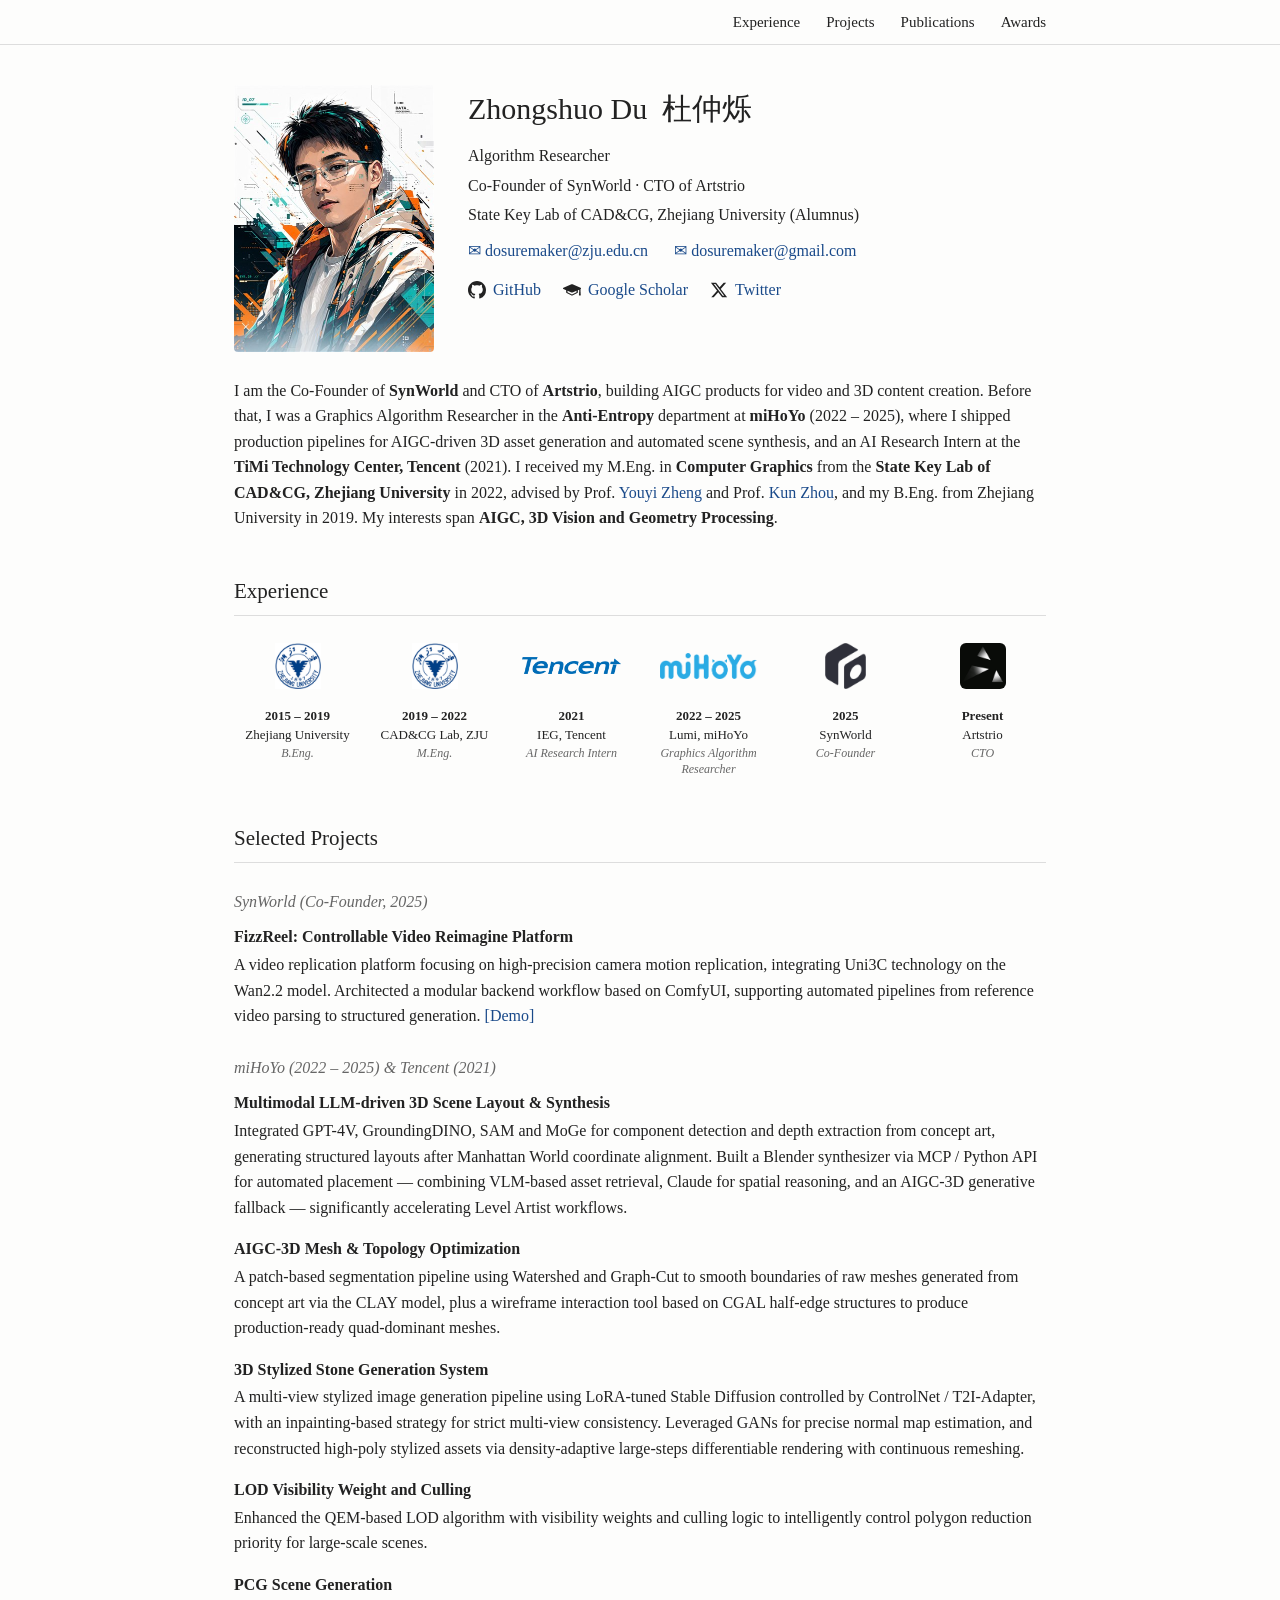
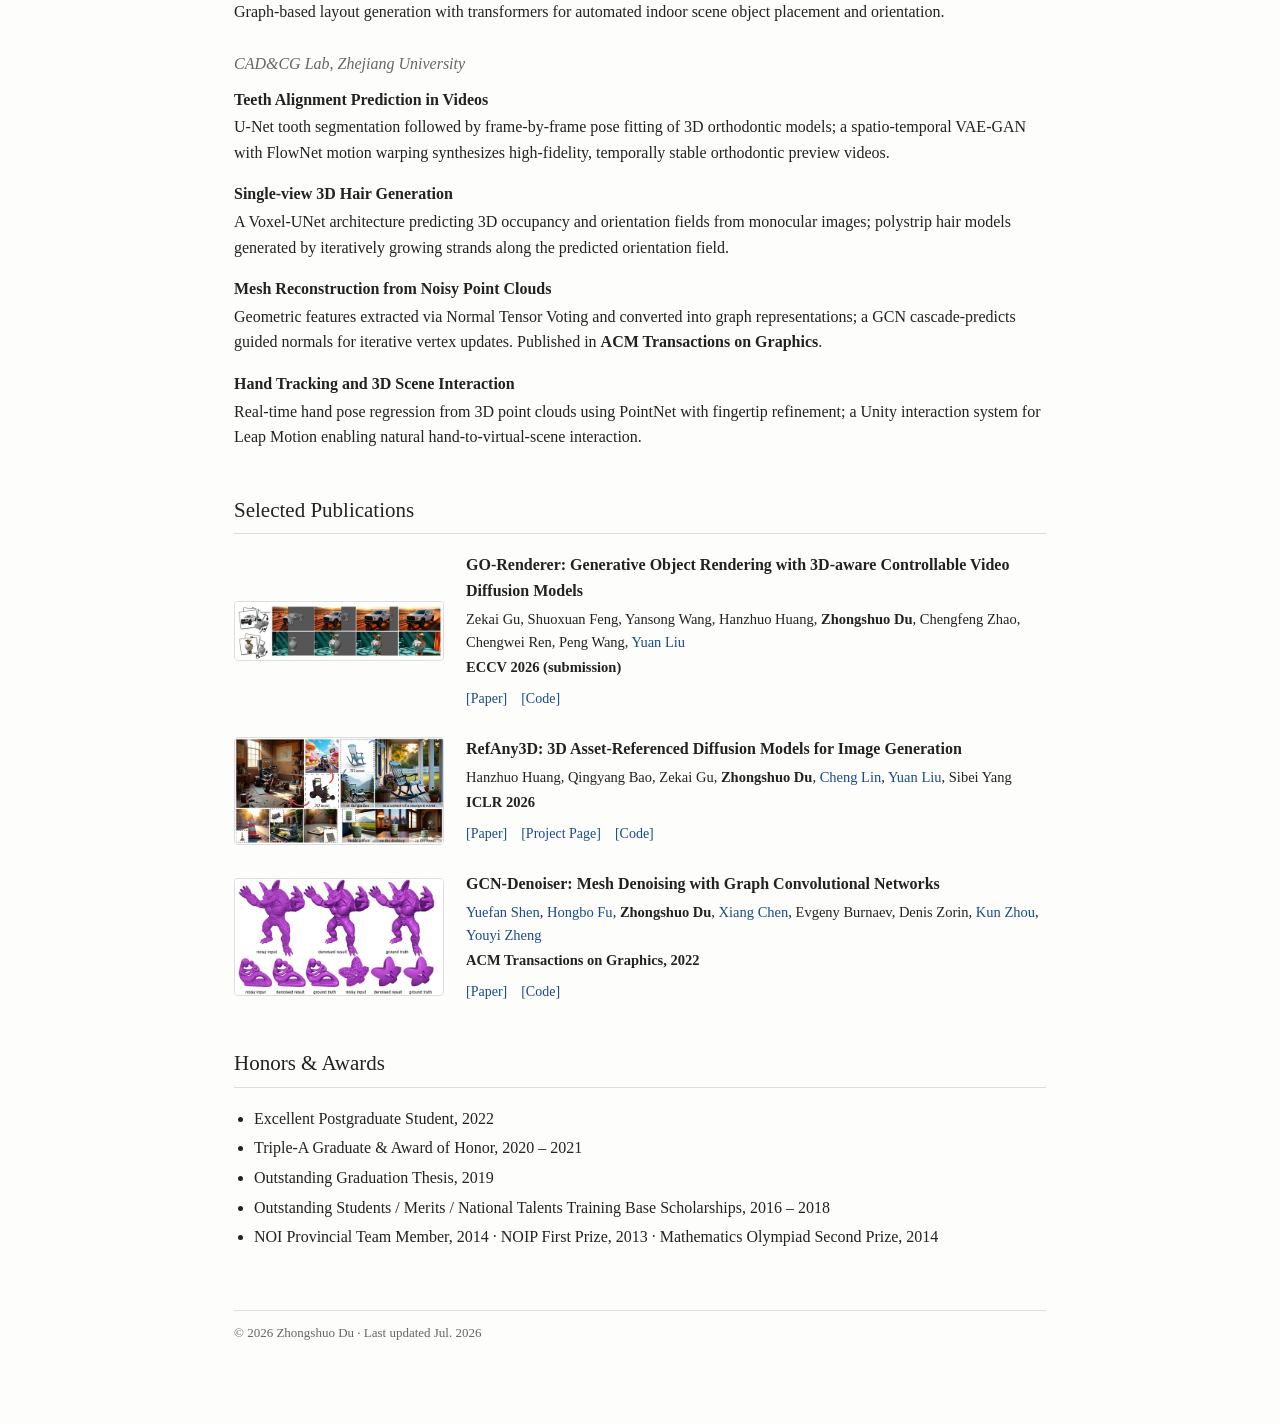
==== index.html @ 2fd70fa8 "Give wide wordmarks side margins in timeline; drop Zorin link" ====
<!DOCTYPE html>
<html lang="en">
<head>
<meta charset="utf-8">
<meta name="viewport" content="width=device-width, initial-scale=1">
<title>Zhongshuo Du - Homepage</title>
<meta name="description" content="Zhongshuo Du (杜仲烁) — Algorithm Researcher in AIGC, 3D Vision and Geometry Processing. Co-Founder of SynWorld, CTO of Artstrio, formerly miHoYo & Tencent. State Key Lab of CAD&CG, Zhejiang University.">
<link rel="canonical" href="https://dosuremaker.github.io/">
<meta name="robots" content="index, follow">
<meta property="og:type" content="profile">
<meta property="og:title" content="Zhongshuo Du - Homepage">
<meta property="og:description" content="Algorithm Researcher in AIGC, 3D Vision and Geometry Processing. Co-Founder of SynWorld, CTO of Artstrio, formerly miHoYo & Tencent.">
<meta property="og:url" content="https://dosuremaker.github.io/">
<meta property="og:image" content="https://dosuremaker.github.io/source_files/suremaker.jpg">
<script type="application/ld+json">
{
  "@context": "https://schema.org",
  "@type": "Person",
  "name": "Zhongshuo Du",
  "alternateName": "杜仲烁",
  "url": "https://dosuremaker.github.io/",
  "image": "https://dosuremaker.github.io/source_files/suremaker.jpg",
  "jobTitle": "Algorithm Researcher",
  "alumniOf": "Zhejiang University",
  "sameAs": [
    "https://github.com/dosuremaker",
    "https://x.com/DoSuremaker",
    "https://scholar.google.com/citations?user=5aI4X-EAAAAJ"
  ]
}
</script>
<link rel="stylesheet" href="css/main.css">
</head>
<body>
<nav class="nav">
  <div class="nav-inner">
    <a href="#experience">Experience</a>
    <a href="#projects">Projects</a>
    <a href="#publications">Publications</a>
    <a href="#awards">Awards</a>
  </div>
</nav>
<div class="container">

  <!-- ============ Header ============ -->
  <div class="header">
    <img class="portrait" src="source_files/suremaker.jpg" alt="Zhongshuo Du">
    <div class="info">
      <h1>Zhongshuo Du &nbsp;杜仲烁</h1>
      <p>Algorithm Researcher</p>
      <p>Co-Founder of SynWorld &middot; CTO of Artstrio</p>
      <p>State Key Lab of CAD&amp;CG, Zhejiang University (Alumnus)</p>
      <p class="email">
        <a href="mailto:dosuremaker@zju.edu.cn">&#9993; dosuremaker@zju.edu.cn</a>
        <a href="mailto:dosuremaker@gmail.com">&#9993; dosuremaker@gmail.com</a>
      </p>
      <div class="social">
        <div class="social-item">
          <svg viewBox="0 0 16 16" fill="var(--text)" aria-hidden="true"><path d="M8 0C3.58 0 0 3.58 0 8c0 3.54 2.29 6.53 5.47 7.59.4.07.55-.17.55-.38 0-.19-.01-.82-.01-1.49-2.01.37-2.53-.49-2.69-.94-.09-.23-.48-.94-.82-1.13-.28-.15-.68-.52-.01-.53.63-.01 1.08.58 1.23.82.72 1.21 1.87.87 2.33.66.07-.52.28-.87.51-1.07-1.78-.2-3.64-.89-3.64-3.95 0-.87.31-1.59.82-2.15-.08-.2-.36-1.02.08-2.12 0 0 .67-.21 2.2.82.64-.18 1.32-.27 2-.27s1.36.09 2 .27c1.53-1.04 2.2-.82 2.2-.82.44 1.1.16 1.92.08 2.12.51.56.82 1.27.82 2.15 0 3.07-1.87 3.75-3.65 3.95.29.25.54.73.54 1.48 0 1.07-.01 1.93-.01 2.2 0 .21.15.46.55.38A8.01 8.01 0 0 0 16 8c0-4.42-3.58-8-8-8z"/></svg>
          <a href="https://github.com/dosuremaker">GitHub</a>
        </div>
        <div class="social-item">
          <svg viewBox="0 0 640 512" fill="var(--text)" aria-hidden="true"><path d="M623.9 175.9L338.4 55.6c-11.7-4.9-24.9-4.9-36.7 0L16.1 175.9c-21.5 9.1-21.5 39.2 0 48.3L112 264.6v72.7c0 12.2 6.9 23.3 17.8 28.7L307.2 455c8.1 4 17.5 4 25.6 0l177.4-88.9c10.9-5.5 17.8-16.6 17.8-28.7v-72.7l48-20.3v99.7c-6.9 4.3-11.5 11.9-11.5 20.6 0 9 4.9 16.8 12.2 20.9l-10.9 43.6c-2.5 10.1 3.5 18.9 11.5 18.9h44.6c8 0 14.1-8.8 11.5-18.9l-10.9-43.6c7.3-4.1 12.2-11.9 12.2-20.9 0-8.7-4.6-16.3-11.5-20.6V224.1l.7-.3c21.5-9 21.5-39.2 0-48.3zM480 337.3l-160 80.2-160-80.2v-52.4l141.7 59.8c11.7 4.9 24.9 4.9 36.7 0L480 284.9v52.4z"/></svg>
          <a href="https://scholar.google.com/citations?user=5aI4X-EAAAAJ&amp;hl=zh-CN">Google Scholar</a>
        </div>
        <div class="social-item">
          <svg viewBox="0 0 24 24" fill="var(--text)" aria-hidden="true"><path d="M18.244 2.25h3.308l-7.227 8.26 8.502 11.24H16.17l-5.214-6.817L4.99 21.75H1.68l7.73-8.835L1.254 2.25H8.08l4.713 6.231zm-1.161 17.52h1.833L7.084 4.126H5.117z"/></svg>
          <a href="https://x.com/DoSuremaker">Twitter</a>
        </div>
      </div>
    </div>
  </div>

  <p class="bio">
    I am the Co-Founder of <b>SynWorld</b> and CTO of <b>Artstrio</b>, building AIGC products
    for video and 3D content creation. Before that, I was a Graphics Algorithm Researcher in the
    <b>Anti-Entropy</b> department at <b>miHoYo</b> (2022 – 2025), where I shipped production
    pipelines for AIGC-driven 3D asset generation and automated scene synthesis, and an AI Research
    Intern at the <b>TiMi Technology Center, Tencent</b> (2021).
    I received my M.Eng. in <b>Computer Graphics</b> from the
    <b>State Key Lab of CAD&amp;CG, Zhejiang University</b> in 2022,
    advised by Prof. <a href="https://zyouyi.com/">Youyi Zheng</a> and Prof.
    <a href="http://kunzhou.net/">Kun Zhou</a>, and my B.Eng. from Zhejiang University in 2019.
    My interests span <b>AIGC, 3D Vision and Geometry Processing</b>.
  </p>

  <!-- ============ Experience ============ -->
  <h2 id="experience">Experience</h2>

  <div class="timeline">
    <div class="tl-item">
      <div class="tl-logo"><img src="source_files/zju.png" alt="Zhejiang University"></div>
      <div class="tl-time">2015 – 2019</div>
      <div class="tl-org">Zhejiang University</div>
      <div class="tl-role">B.Eng.</div>
    </div>
    <div class="tl-item">
      <div class="tl-logo"><img src="source_files/zju.png" alt="State Key Lab of CAD&CG, ZJU"></div>
      <div class="tl-time">2019 – 2022</div>
      <div class="tl-org">CAD&amp;CG Lab, ZJU</div>
      <div class="tl-role">M.Eng.</div>
    </div>
    <div class="tl-item">
      <div class="tl-logo"><img class="wide" src="source_files/tencent.png" alt="Tencent"></div>
      <div class="tl-time">2021</div>
      <div class="tl-org">IEG, Tencent</div>
      <div class="tl-role">AI Research Intern</div>
    </div>
    <div class="tl-item">
      <div class="tl-logo"><img class="wide" src="source_files/mihoyo.png" alt="miHoYo"></div>
      <div class="tl-time">2022 – 2025</div>
      <div class="tl-org">Lumi, miHoYo</div>
      <div class="tl-role">Graphics Algorithm Researcher</div>
    </div>
    <div class="tl-item">
      <div class="tl-logo"><img src="source_files/synworld.png" alt="SynWorld"></div>
      <div class="tl-time">2025</div>
      <div class="tl-org">SynWorld</div>
      <div class="tl-role">Co-Founder</div>
    </div>
    <div class="tl-item">
      <div class="tl-logo"><img src="source_files/artstrio.png" alt="Artstrio" style="border-radius: 6px;"></div>
      <div class="tl-time">Present</div>
      <div class="tl-org">Artstrio</div>
      <div class="tl-role">CTO</div>
    </div>
  </div>

  <!-- ============ Projects ============ -->
  <h2 id="projects">Selected Projects</h2>

  <h3 class="group">SynWorld (Co-Founder, 2025)</h3>

  <div class="project">
    <div class="title">FizzReel: Controllable Video Reimagine Platform</div>
    <div class="desc">
      A video replication platform focusing on high-precision camera motion replication,
      integrating Uni3C technology on the Wan2.2 model. Architected a modular backend workflow
      based on ComfyUI, supporting automated pipelines from reference video parsing to structured generation.
      <a href="https://x.com/_cheng_lin/status/2032378190082310318?s=20">[Demo]</a>
    </div>
  </div>

  <h3 class="group">miHoYo (2022 – 2025) &amp; Tencent (2021)</h3>

  <div class="project">
    <div class="title">Multimodal LLM-driven 3D Scene Layout &amp; Synthesis</div>
    <div class="desc">
      Integrated GPT-4V, GroundingDINO, SAM and MoGe for component detection and depth extraction
      from concept art, generating structured layouts after Manhattan World coordinate alignment.
      Built a Blender synthesizer via MCP / Python API for automated placement — combining VLM-based
      asset retrieval, Claude for spatial reasoning, and an AIGC-3D generative fallback —
      significantly accelerating Level Artist workflows.
    </div>
  </div>

  <div class="project">
    <div class="title">AIGC-3D Mesh &amp; Topology Optimization</div>
    <div class="desc">
      A patch-based segmentation pipeline using Watershed and Graph-Cut to smooth boundaries of raw
      meshes generated from concept art via the CLAY model, plus a wireframe interaction tool based on
      CGAL half-edge structures to produce production-ready quad-dominant meshes.
    </div>
  </div>

  <div class="project">
    <div class="title">3D Stylized Stone Generation System</div>
    <div class="desc">
      A multi-view stylized image generation pipeline using LoRA-tuned Stable Diffusion controlled by
      ControlNet / T2I-Adapter, with an inpainting-based strategy for strict multi-view consistency.
      Leveraged GANs for precise normal map estimation, and reconstructed high-poly stylized assets via
      density-adaptive large-steps differentiable rendering with continuous remeshing.
    </div>
  </div>

  <div class="project">
    <div class="title">LOD Visibility Weight and Culling</div>
    <div class="desc">
      Enhanced the QEM-based LOD algorithm with visibility weights and culling logic to intelligently
      control polygon reduction priority for large-scale scenes.
    </div>
  </div>

  <div class="project">
    <div class="title">PCG Scene Generation</div>
    <div class="desc">
      Graph-based layout generation with transformers for automated indoor scene object placement
      and orientation.
    </div>
  </div>

  <h3 class="group">CAD&amp;CG Lab, Zhejiang University</h3>

  <div class="project">
    <div class="title">Teeth Alignment Prediction in Videos</div>
    <div class="desc">
      U-Net tooth segmentation followed by frame-by-frame pose fitting of 3D orthodontic models;
      a spatio-temporal VAE-GAN with FlowNet motion warping synthesizes high-fidelity, temporally
      stable orthodontic preview videos.
    </div>
  </div>

  <div class="project">
    <div class="title">Single-view 3D Hair Generation</div>
    <div class="desc">
      A Voxel-UNet architecture predicting 3D occupancy and orientation fields from monocular images;
      polystrip hair models generated by iteratively growing strands along the predicted orientation field.
    </div>
  </div>

  <div class="project">
    <div class="title">Mesh Reconstruction from Noisy Point Clouds</div>
    <div class="desc">
      Geometric features extracted via Normal Tensor Voting and converted into graph representations;
      a GCN cascade-predicts guided normals for iterative vertex updates.
      Published in <b>ACM Transactions on Graphics</b>.
    </div>
  </div>

  <div class="project">
    <div class="title">Hand Tracking and 3D Scene Interaction</div>
    <div class="desc">
      Real-time hand pose regression from 3D point clouds using PointNet with fingertip refinement;
      a Unity interaction system for Leap Motion enabling natural hand-to-virtual-scene interaction.
    </div>
  </div>

  <!-- ============ Publications ============ -->
  <h2 id="publications">Selected Publications</h2>

  <div class="pub">
    <div class="pub-img"><img src="source_files/pub_gorenderer.jpg" alt="GO-Renderer teaser"></div>
    <div class="pub-text">
      <div class="ptitle">GO-Renderer: Generative Object Rendering with 3D-aware Controllable Video Diffusion Models</div>
      <div class="authors">Zekai Gu, Shuoxuan Feng, Yansong Wang, Hanzhuo Huang, <span class="me">Zhongshuo Du</span>, Chengfeng Zhao, Chengwei Ren, Peng Wang, <a href="https://liuyuan-pal.github.io/">Yuan Liu</a></div>
      <div><span class="venue">ECCV 2026 (submission)</span></div>
      <div class="plinks">
        <a href="https://arxiv.org/abs/2603.23246">[Paper]</a>
        <a href="https://github.com/IGL-HKUST/GO-Renderer">[Code]</a>
      </div>
    </div>
  </div>

  <div class="pub">
    <div class="pub-img"><img src="source_files/pub_refany3d.jpg" alt="RefAny3D teaser"></div>
    <div class="pub-text">
      <div class="ptitle">RefAny3D: 3D Asset-Referenced Diffusion Models for Image Generation</div>
      <div class="authors">Hanzhuo Huang, Qingyang Bao, Zekai Gu, <span class="me">Zhongshuo Du</span>, <a href="https://clinplayer.github.io/">Cheng Lin</a>, <a href="https://liuyuan-pal.github.io/">Yuan Liu</a>, Sibei Yang</div>
      <div><span class="venue">ICLR 2026</span></div>
      <div class="plinks">
        <a href="https://arxiv.org/abs/2601.22094">[Paper]</a>
        <a href="https://judgementh.github.io/RefAny3D/">[Project Page]</a>
        <a href="https://github.com/JudgementH/RefAny3D">[Code]</a>
      </div>
    </div>
  </div>

  <div class="pub">
    <div class="pub-img"><img src="source_files/pub_gcndenoiser.jpg" alt="GCN-Denoiser results"></div>
    <div class="pub-text">
      <div class="ptitle">GCN-Denoiser: Mesh Denoising with Graph Convolutional Networks</div>
      <div class="authors"><a href="https://yuefanshen.net/">Yuefan Shen</a>, <a href="https://hongbofu.people.ust.hk/index.htm">Hongbo Fu</a>, <span class="me">Zhongshuo Du</span>, <a href="https://xchen-cs.github.io/">Xiang Chen</a>, Evgeny Burnaev, Denis Zorin, <a href="http://kunzhou.net/">Kun Zhou</a>, <a href="https://zyouyi.com/">Youyi Zheng</a></div>
      <div><span class="venue">ACM Transactions on Graphics, 2022</span></div>
      <div class="plinks">
        <a href="https://arxiv.org/abs/2108.05128">[Paper]</a>
        <a href="https://github.com/Jhonve/GCN-Denoiser">[Code]</a>
      </div>
    </div>
  </div>

  <!-- ============ Awards ============ -->
  <h2 id="awards">Honors &amp; Awards</h2>
  <ul class="plain">
    <li>Excellent Postgraduate Student, 2022</li>
    <li>Triple-A Graduate &amp; Award of Honor, 2020 – 2021</li>
    <li>Outstanding Graduation Thesis, 2019</li>
    <li>Outstanding Students / Merits / National Talents Training Base Scholarships, 2016 – 2018</li>
    <li>NOI Provincial Team Member, 2014 &middot; NOIP First Prize, 2013 &middot; Mathematics Olympiad Second Prize, 2014</li>
  </ul>

  <footer>
    &copy; 2026 Zhongshuo Du &middot; Last updated Jul. 2026
  </footer>

</div>
</body>
</html>
---- css/main.css ----
:root {
    --text: #222;
    --muted: #666;
    --link: #1a4a8a;
    --rule: #ddd;
    --accent: #8a1a1a;
  }
  * { box-sizing: border-box; }
  body {
    margin: 0;
    font-family: Georgia, "Times New Roman", "Songti SC", serif;
    color: var(--text);
    line-height: 1.6;
    background: #fdfdfc;
  }
  .container {
    max-width: 860px;
    margin: 0 auto;
    padding: 40px 24px 80px;
  }
  a { color: var(--link); text-decoration: none; }
  a:hover { text-decoration: underline; }

  /* Top navigation */
  .nav {
    position: sticky; top: 0; z-index: 10;
    background: #fdfdfcee; backdrop-filter: blur(4px);
    border-bottom: 1px solid var(--rule);
  }
  .nav .nav-inner {
    max-width: 860px; margin: 0 auto; padding: 10px 24px;
    display: flex; justify-content: flex-end; flex-wrap: wrap; gap: 4px 26px;
  }
  .nav a { color: var(--text); font-size: 15px; }
  .nav a:hover { color: var(--link); text-decoration: none; }

  /* Header */
  .header { display: flex; gap: 34px; align-items: flex-start; margin-bottom: 26px; }
  .header img.portrait {
    width: 200px; height: auto;
    border-radius: 4px; flex-shrink: 0;
  }
  .header h1 { margin: 0 0 10px; font-size: 30px; font-weight: normal; }
  .header .info p { margin: 0 0 4px; }
  .header .info .email { margin-top: 10px; }
  .header .info .email a { margin-right: 22px; white-space: nowrap; }

  /* Icon + text social links */
  .social { display: flex; flex-wrap: wrap; gap: 6px 22px; margin-top: 14px; }
  .social-item { display: flex; align-items: center; gap: 7px; }
  .social-item svg { width: 18px; height: 18px; flex-shrink: 0; }

  /* Bio */
  .bio { margin: 0 0 4px; }

  h2 {
    font-size: 21px; font-weight: normal;
    border-bottom: 1px solid var(--rule);
    padding-bottom: 6px; margin: 44px 0 18px;
    scroll-margin-top: 56px;
  }
  h3.group {
    font-size: 16px; color: var(--muted);
    font-weight: normal; font-style: italic;
    margin: 26px 0 10px;
  }

  /* Projects */
  .project { margin-bottom: 16px; }
  .project .title { font-weight: bold; }
  .project .desc { margin: 2px 0 0; }

  /* Experience / Education */
  .entry { margin-bottom: 16px; }
  .entry .top { display: flex; justify-content: space-between; flex-wrap: wrap; }
  .entry .org { font-weight: bold; }
  .entry .time { color: var(--muted); font-size: 14px; }
  .entry .role { font-style: italic; color: var(--muted); font-size: 15px; }
  .entry ul { margin: 6px 0 0; padding-left: 20px; }
  .entry li { margin-bottom: 3px; }

  /* Publications (Cheng Lin style: image left, text right) */
  .pub {
    display: flex; gap: 22px; align-items: center;
    margin-bottom: 26px;
  }
  .pub .pub-img {
    flex: 0 0 210px; width: 210px;
  }
  .pub .pub-img img {
    width: 100%; height: auto; display: block;
    border: 1px solid var(--rule); border-radius: 4px; background: #fff;
  }
  .pub .pub-text { flex: 1; }
  .pub .ptitle { font-weight: bold; margin-bottom: 4px; }
  .pub .authors { font-size: 14.5px; color: var(--text); }
  .pub .venue { font-size: 14.5px; font-weight: bold; }
  .me { font-weight: bold; }
  .pub .plinks { margin-top: 5px; }
  .pub .plinks a { margin-right: 10px; font-size: 14px; }

  /* Experience timeline (icon on top, text below) */
  .timeline {
    display: flex; flex-wrap: nowrap; justify-content: space-between;
    align-items: flex-start; gap: 0 10px; margin-top: 22px;
  }
  /* min-width:0 lets items shrink below their longest word so all six stay on one row */
  .tl-item { flex: 1 1 0; min-width: 0; text-align: center; }
  .tl-logo { height: 56px; display: flex; align-items: center; justify-content: center; margin-bottom: 12px; }
  .tl-logo img { max-height: 46px; max-width: 100%; }
  /* Wide wordmarks read larger at equal height, so cap them tighter;
     the width cap keeps them from filling the column edge-to-edge */
  .tl-logo img.wide { max-height: 26px; max-width: 78%; }
  .tl-time { font-weight: bold; font-size: 13px; }
  .tl-org { font-size: 13px; line-height: 1.4; }
  .tl-role { font-size: 12px; color: var(--muted); font-style: italic; line-height: 1.4; }

  /* Awards */
  ul.plain { padding-left: 20px; margin: 0; }
  ul.plain li { margin-bottom: 4px; }

  footer { margin-top: 60px; color: var(--muted); font-size: 13px; border-top: 1px solid var(--rule); padding-top: 12px; }

  @media (max-width: 640px) {
    .header { flex-direction: column; align-items: center; text-align: center; }
    .header .info .email a { display: block; margin: 0 0 4px; }
    .social { justify-content: center; }
    .entry .top { flex-direction: column; }
    .pub { flex-direction: column; align-items: flex-start; }
    .pub .pub-img { flex: none; width: 100%; max-width: 320px; }
    /* Six columns are too tight on a phone: wrap to three per row */
    .timeline { flex-wrap: wrap; justify-content: center; gap: 24px 12px; }
    .tl-item { flex: 0 0 30%; }
  }
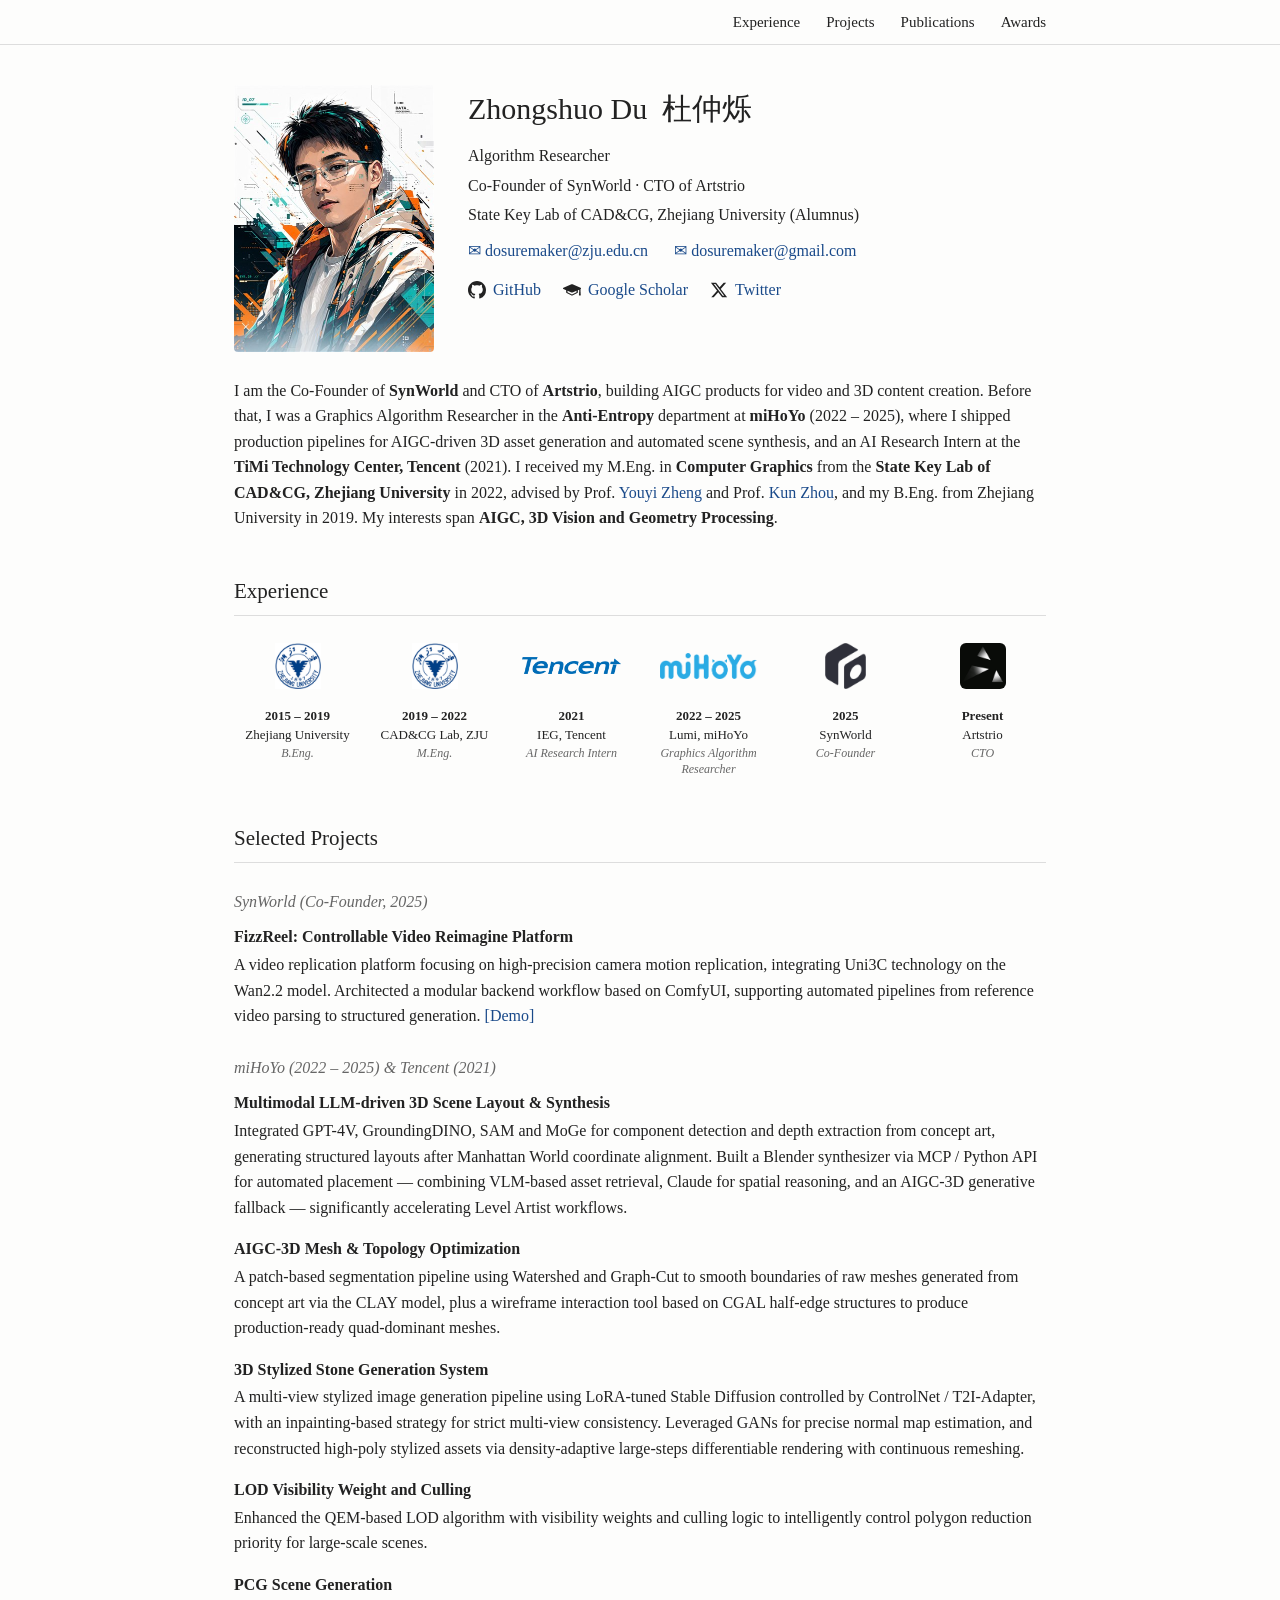
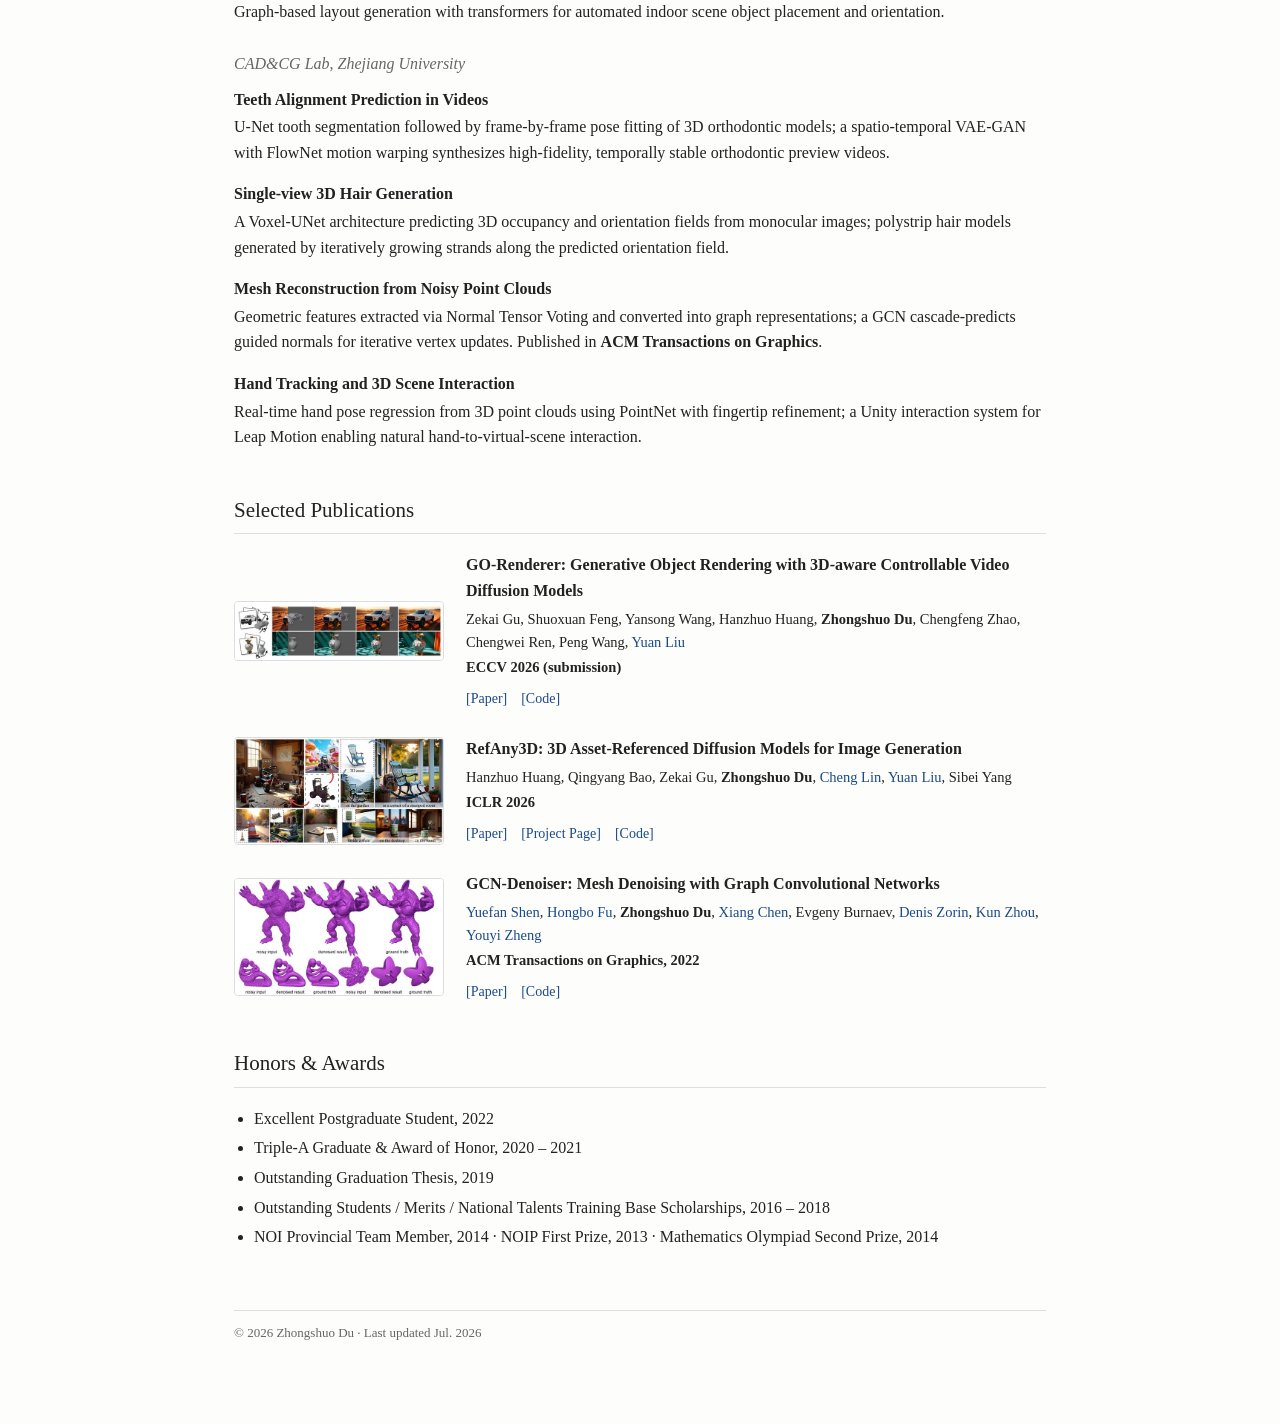
==== commit e303054d: "Link Denis Zorin homepage" ====
--- a/index.html
+++ b/index.html
@@ -259,7 +259,7 @@
     <div class="pub-img"><img src="source_files/pub_gcndenoiser.jpg" alt="GCN-Denoiser results"></div>
     <div class="pub-text">
       <div class="ptitle">GCN-Denoiser: Mesh Denoising with Graph Convolutional Networks</div>
-      <div class="authors"><a href="https://yuefanshen.net/">Yuefan Shen</a>, <a href="https://hongbofu.people.ust.hk/index.htm">Hongbo Fu</a>, <span class="me">Zhongshuo Du</span>, <a href="https://xchen-cs.github.io/">Xiang Chen</a>, Evgeny Burnaev, Denis Zorin, <a href="http://kunzhou.net/">Kun Zhou</a>, <a href="https://zyouyi.com/">Youyi Zheng</a></div>
+      <div class="authors"><a href="https://yuefanshen.net/">Yuefan Shen</a>, <a href="https://hongbofu.people.ust.hk/index.htm">Hongbo Fu</a>, <span class="me">Zhongshuo Du</span>, <a href="https://xchen-cs.github.io/">Xiang Chen</a>, Evgeny Burnaev, <a href="https://cims.nyu.edu/gcl/denis.html">Denis Zorin</a>, <a href="http://kunzhou.net/">Kun Zhou</a>, <a href="https://zyouyi.com/">Youyi Zheng</a></div>
       <div><span class="venue">ACM Transactions on Graphics, 2022</span></div>
       <div class="plinks">
         <a href="https://arxiv.org/abs/2108.05128">[Paper]</a>
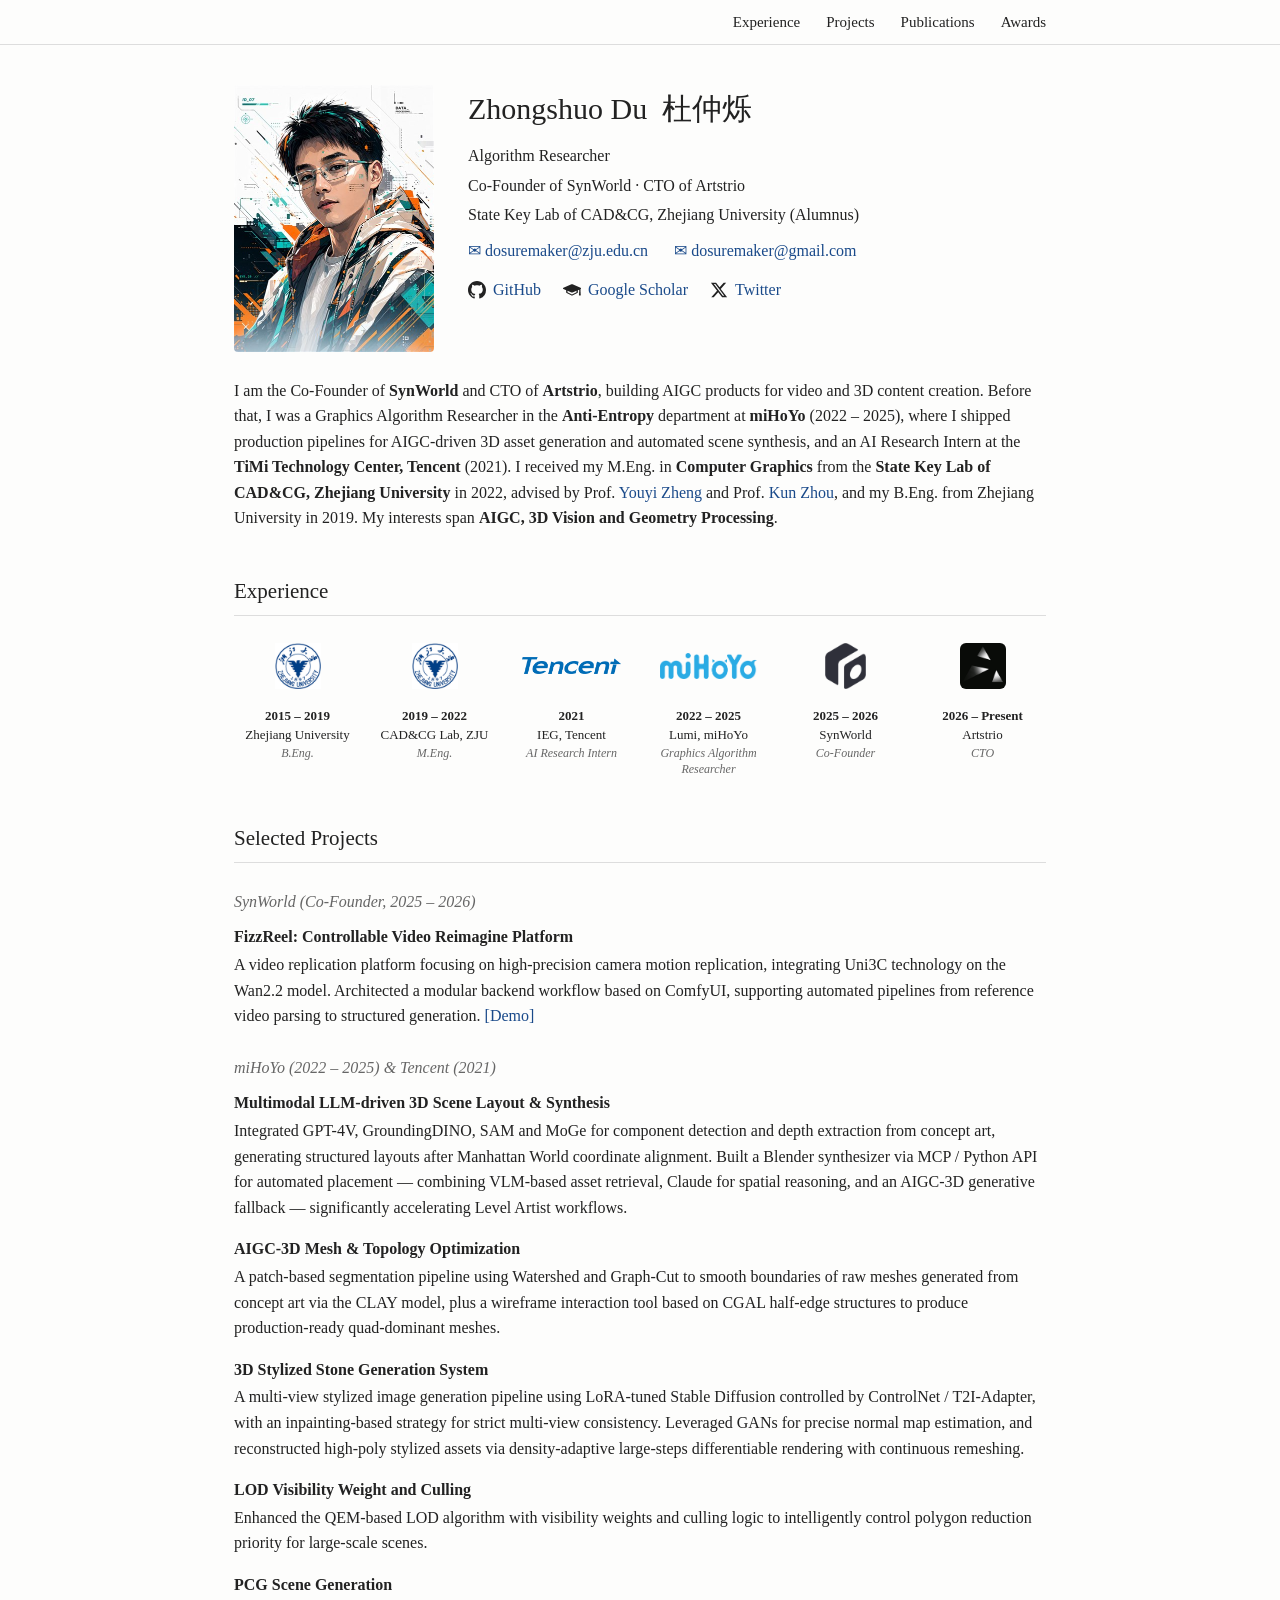
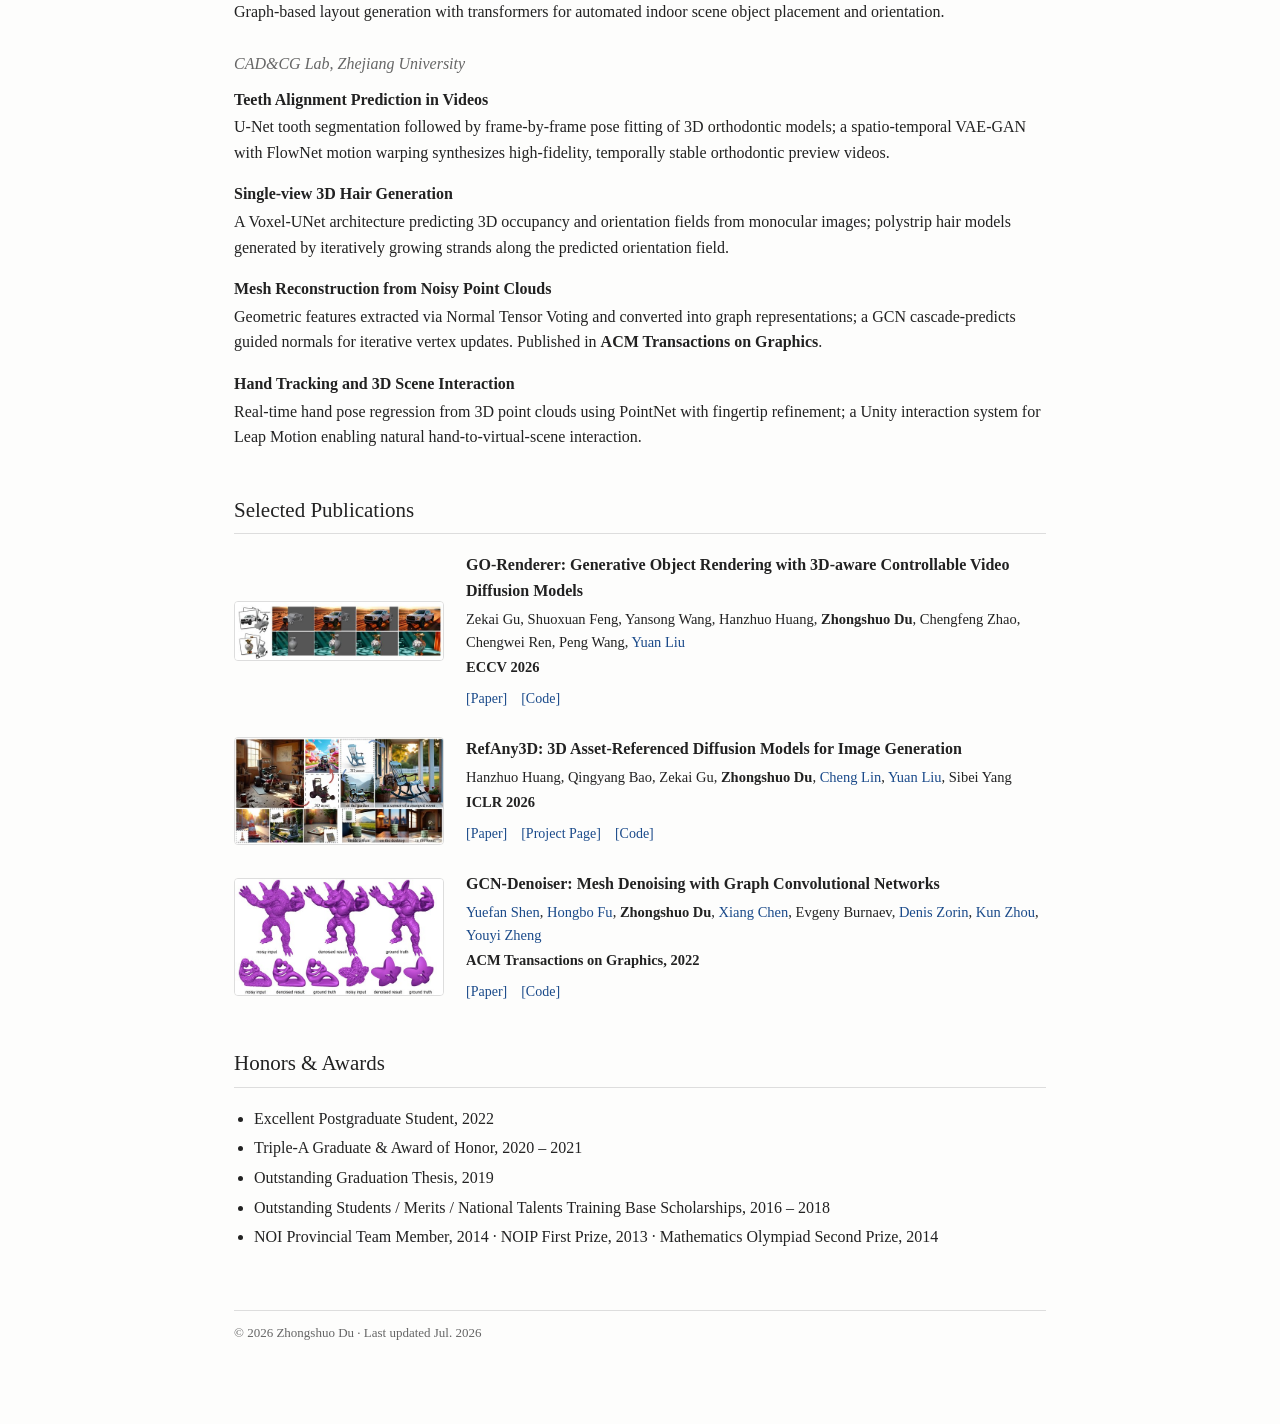
==== commit e0c06eb0: "Drop ECCV submission tag; date SynWorld 2025-2026 and Artstrio 2026-Present" ====
--- a/index.html
+++ b/index.html
@@ -114,13 +114,13 @@
     </div>
     <div class="tl-item">
       <div class="tl-logo"><img src="source_files/synworld.png" alt="SynWorld"></div>
-      <div class="tl-time">2025</div>
+      <div class="tl-time">2025 – 2026</div>
       <div class="tl-org">SynWorld</div>
       <div class="tl-role">Co-Founder</div>
     </div>
     <div class="tl-item">
       <div class="tl-logo"><img src="source_files/artstrio.png" alt="Artstrio" style="border-radius: 6px;"></div>
-      <div class="tl-time">Present</div>
+      <div class="tl-time">2026 – Present</div>
       <div class="tl-org">Artstrio</div>
       <div class="tl-role">CTO</div>
     </div>
@@ -129,7 +129,7 @@
   <!-- ============ Projects ============ -->
   <h2 id="projects">Selected Projects</h2>
 
-  <h3 class="group">SynWorld (Co-Founder, 2025)</h3>
+  <h3 class="group">SynWorld (Co-Founder, 2025 – 2026)</h3>
 
   <div class="project">
     <div class="title">FizzReel: Controllable Video Reimagine Platform</div>
@@ -233,7 +233,7 @@
     <div class="pub-text">
       <div class="ptitle">GO-Renderer: Generative Object Rendering with 3D-aware Controllable Video Diffusion Models</div>
       <div class="authors">Zekai Gu, Shuoxuan Feng, Yansong Wang, Hanzhuo Huang, <span class="me">Zhongshuo Du</span>, Chengfeng Zhao, Chengwei Ren, Peng Wang, <a href="https://liuyuan-pal.github.io/">Yuan Liu</a></div>
-      <div><span class="venue">ECCV 2026 (submission)</span></div>
+      <div><span class="venue">ECCV 2026</span></div>
       <div class="plinks">
         <a href="https://arxiv.org/abs/2603.23246">[Paper]</a>
         <a href="https://github.com/IGL-HKUST/GO-Renderer">[Code]</a>
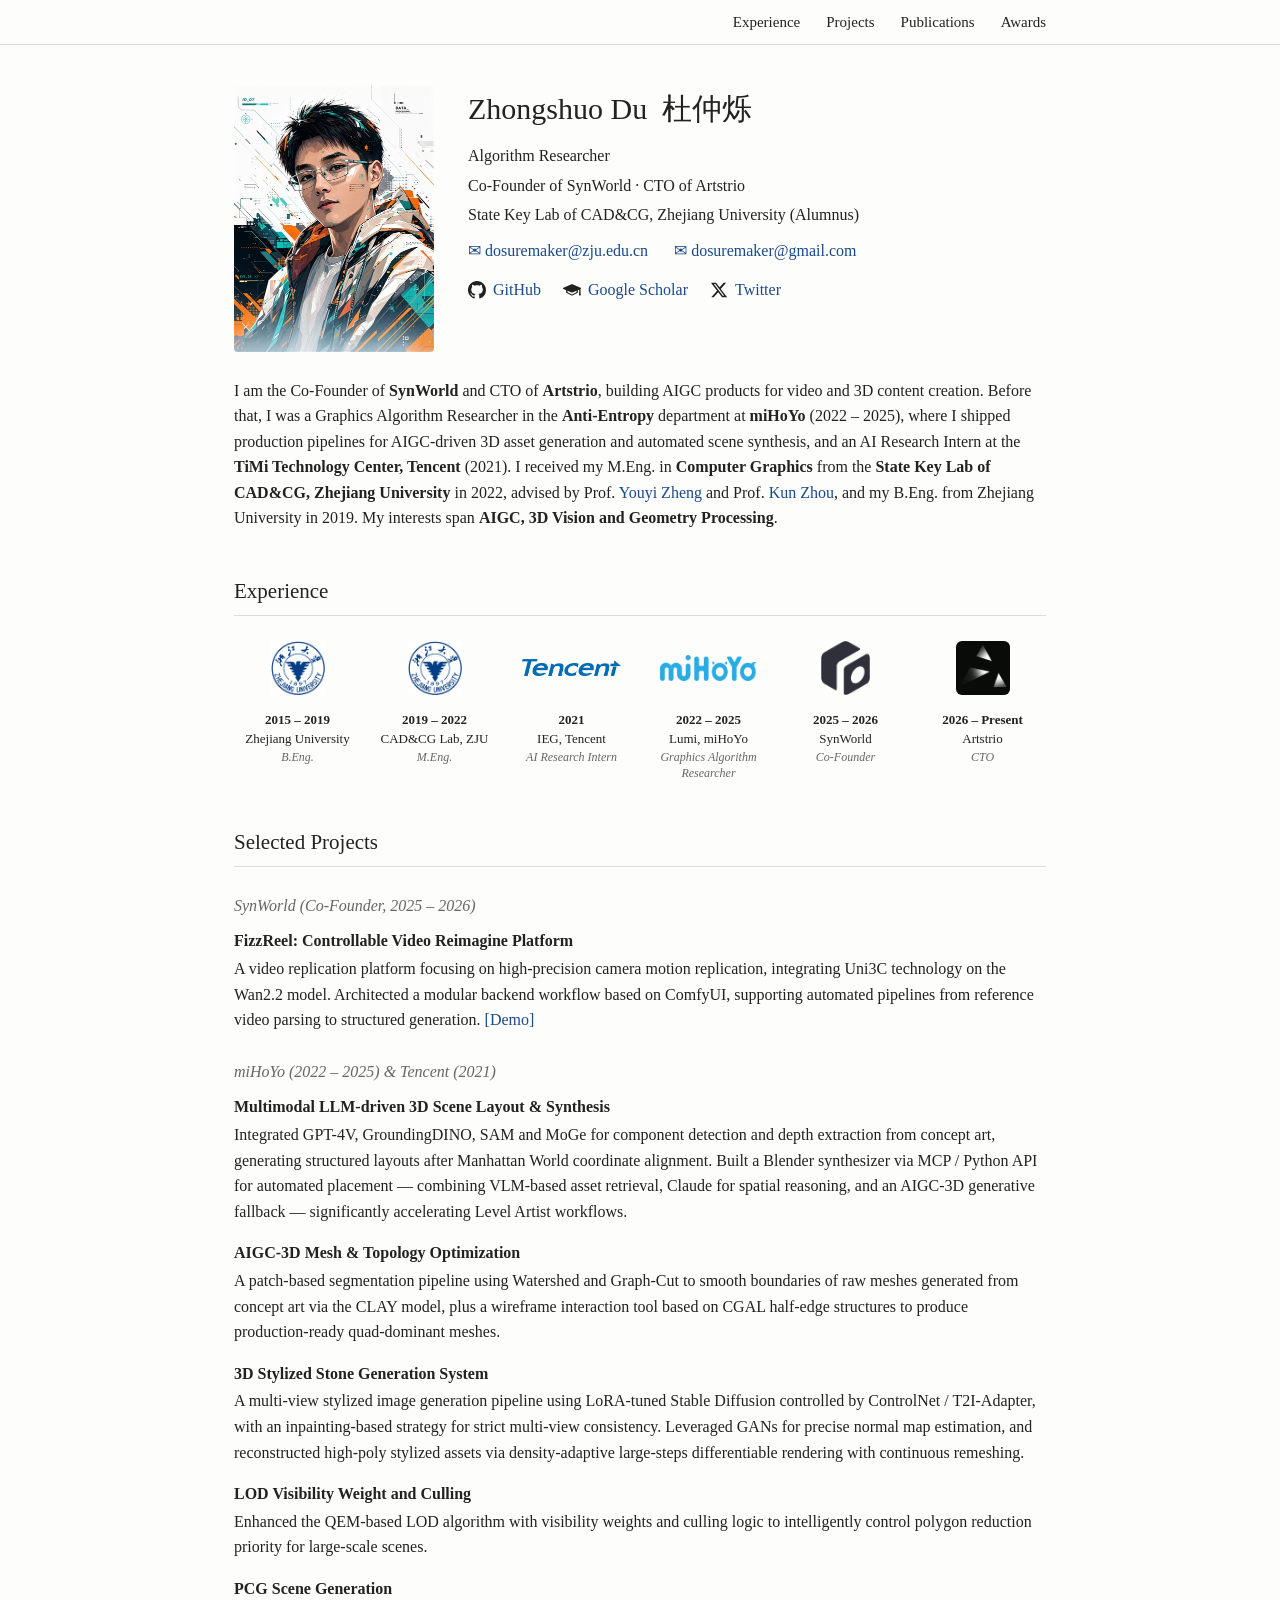
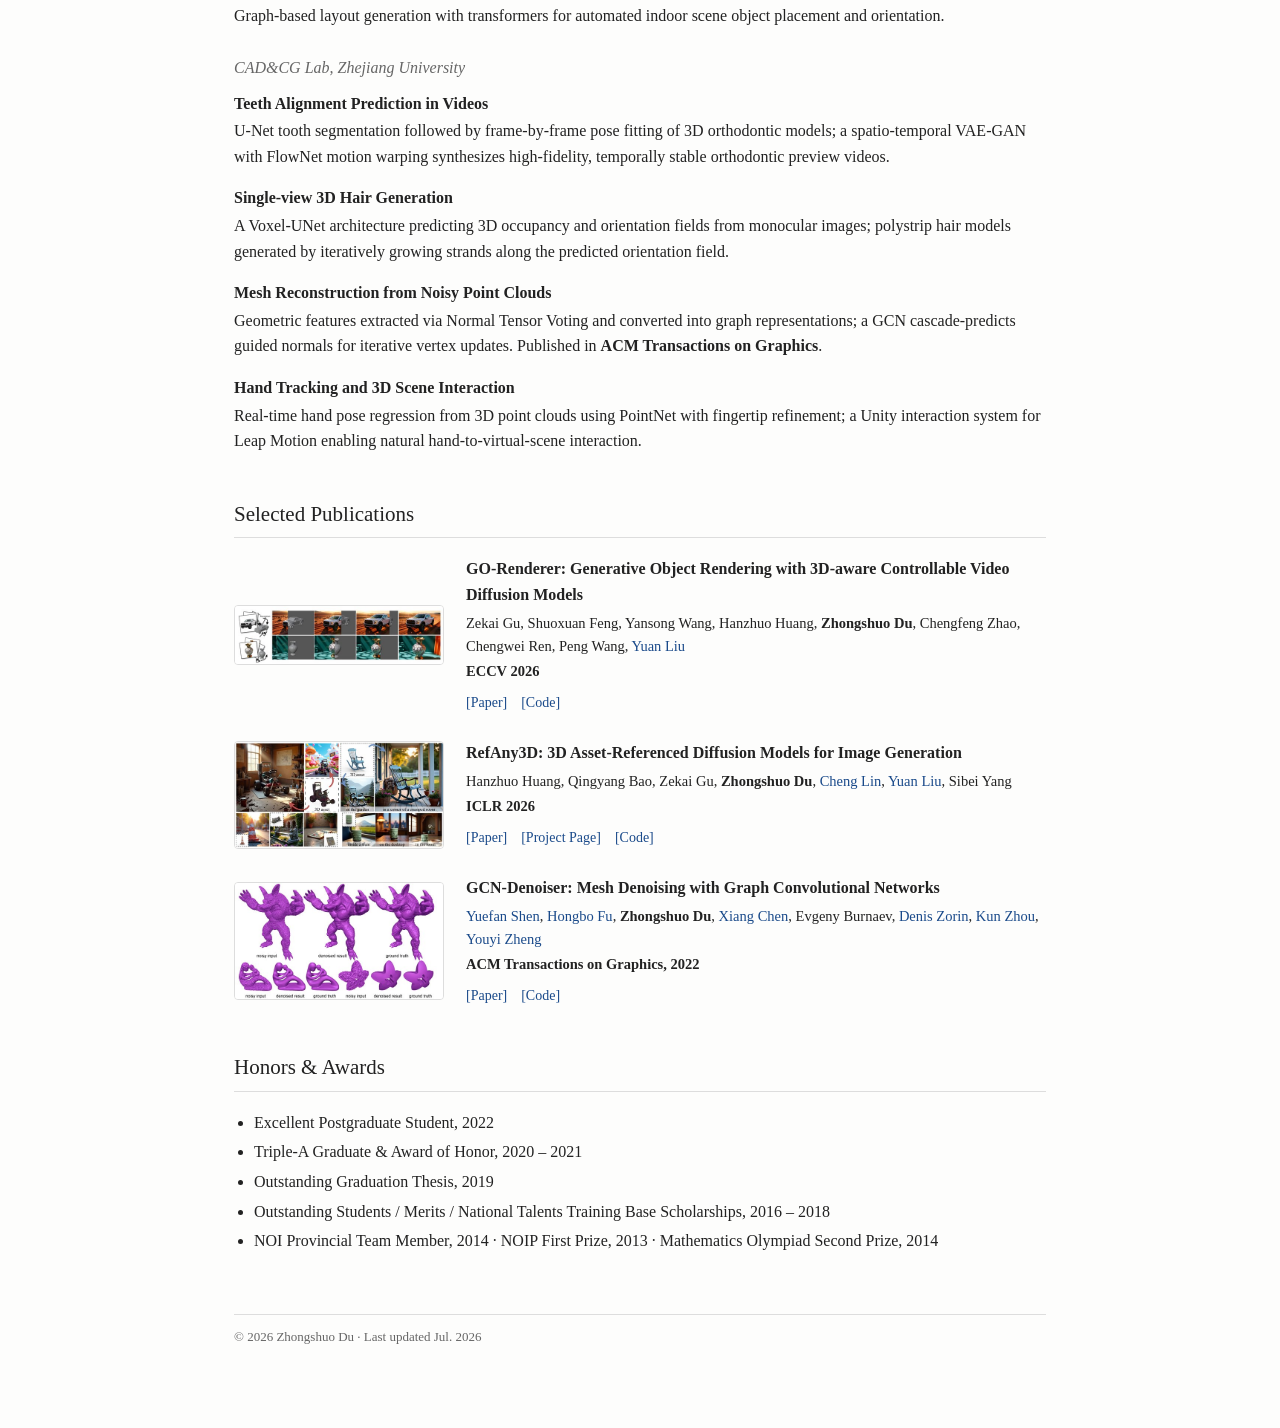
==== commit 5e2c07fe: "Add Google site verification; enlarge square timeline logos" ====
--- a/index.html
+++ b/index.html
@@ -3,6 +3,7 @@
 <head>
 <meta charset="utf-8">
 <meta name="viewport" content="width=device-width, initial-scale=1">
+<meta name="google-site-verification" content="GwJMKdCy1wCc8vEHRuQkdQIaa5DywmpoKS_e2dxCeqU">
 <title>Zhongshuo Du - Homepage</title>
 <meta name="description" content="Zhongshuo Du (杜仲烁) — Algorithm Researcher in AIGC, 3D Vision and Geometry Processing. Co-Founder of SynWorld, CTO of Artstrio, formerly miHoYo & Tencent. State Key Lab of CAD&CG, Zhejiang University.">
 <link rel="canonical" href="https://dosuremaker.github.io/">
--- a/css/main.css
+++ b/css/main.css
@@ -106,8 +106,8 @@
   }
   /* min-width:0 lets items shrink below their longest word so all six stay on one row */
   .tl-item { flex: 1 1 0; min-width: 0; text-align: center; }
-  .tl-logo { height: 56px; display: flex; align-items: center; justify-content: center; margin-bottom: 12px; }
-  .tl-logo img { max-height: 46px; max-width: 100%; }
+  .tl-logo { height: 60px; display: flex; align-items: center; justify-content: center; margin-bottom: 12px; }
+  .tl-logo img { max-height: 54px; max-width: 100%; }
   /* Wide wordmarks read larger at equal height, so cap them tighter;
      the width cap keeps them from filling the column edge-to-edge */
   .tl-logo img.wide { max-height: 26px; max-width: 78%; }
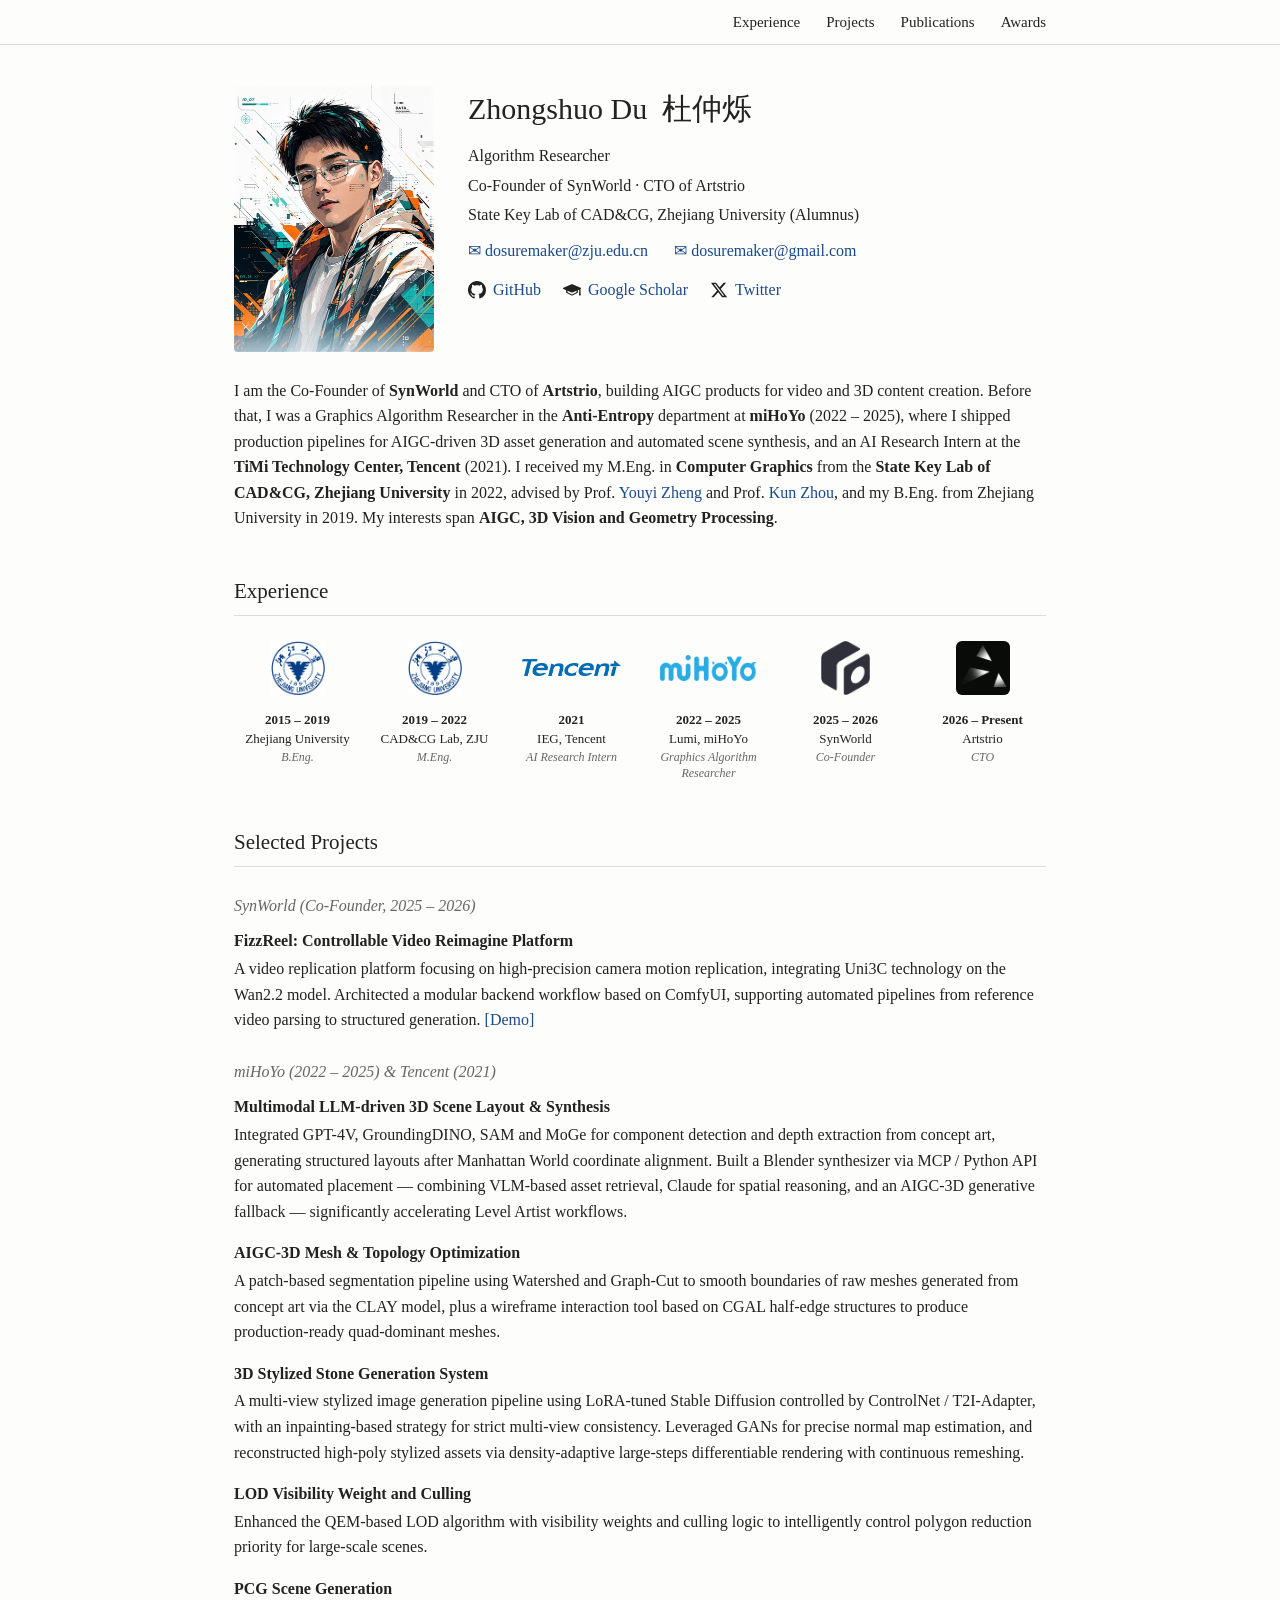
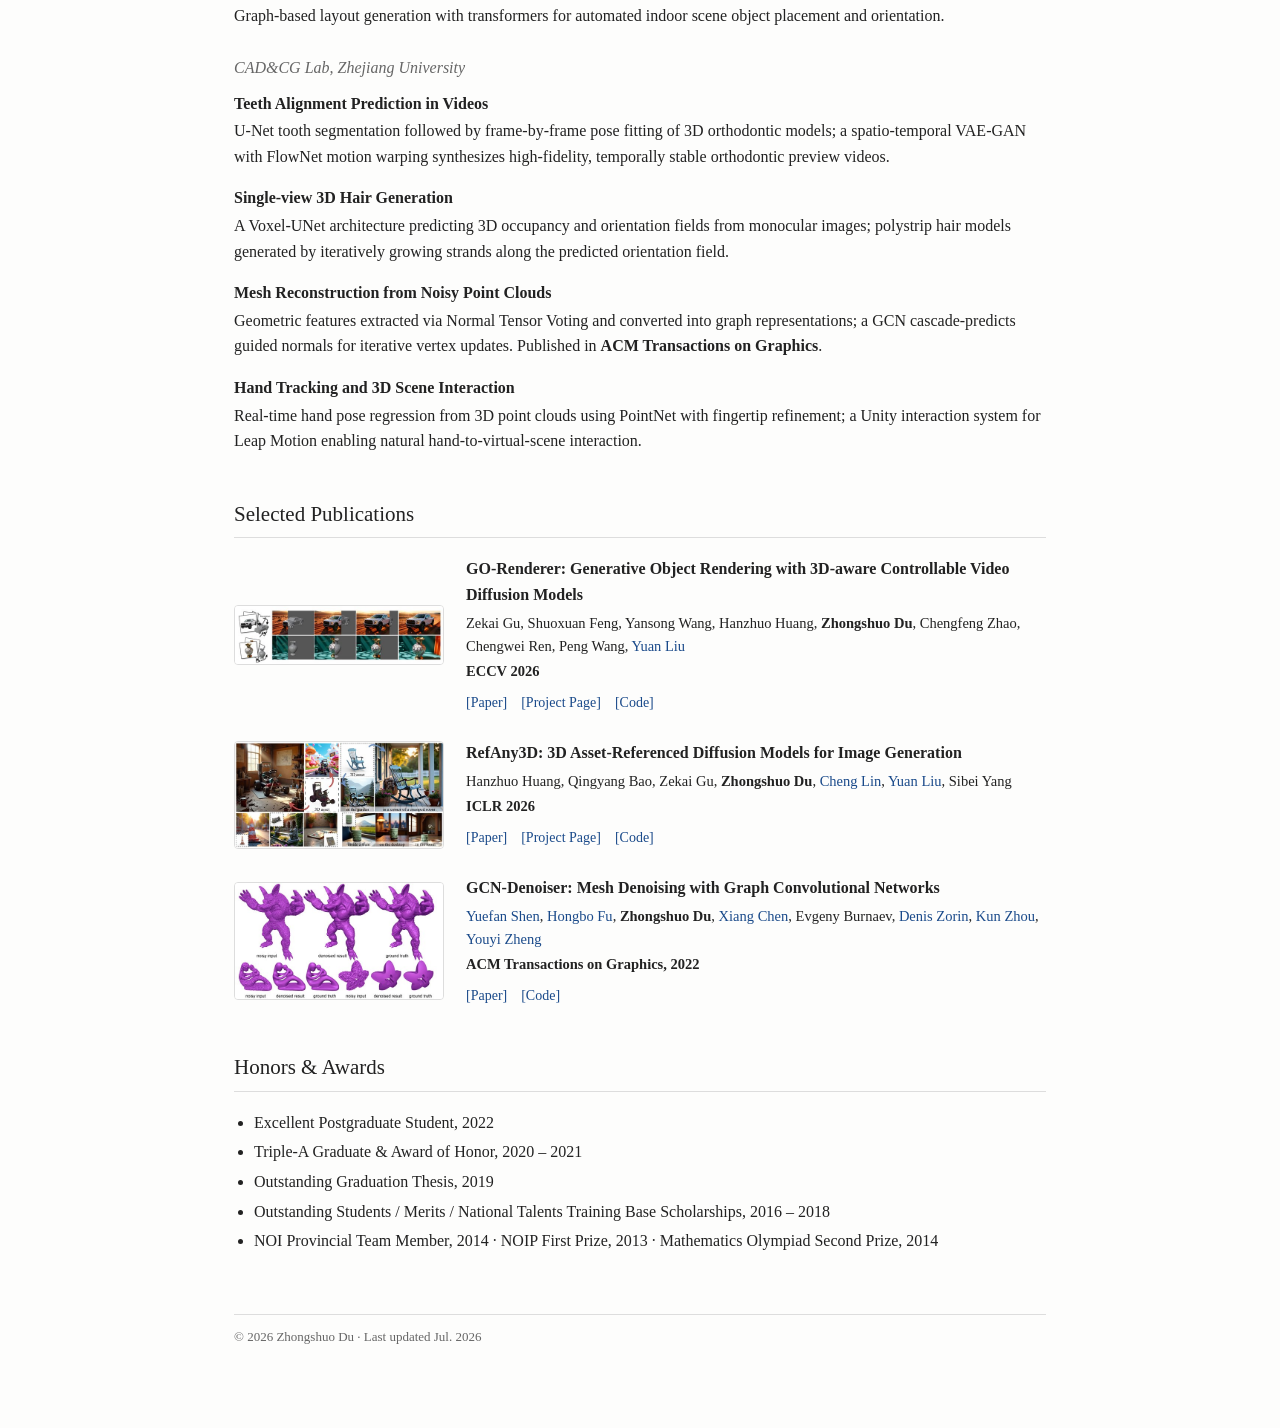
==== commit 69b18e40: "Add GO-Renderer project page link" ====
--- a/index.html
+++ b/index.html
@@ -237,6 +237,7 @@
       <div><span class="venue">ECCV 2026</span></div>
       <div class="plinks">
         <a href="https://arxiv.org/abs/2603.23246">[Paper]</a>
+        <a href="https://igl-hkust.github.io/GO-Renderer/">[Project Page]</a>
         <a href="https://github.com/IGL-HKUST/GO-Renderer">[Code]</a>
       </div>
     </div>
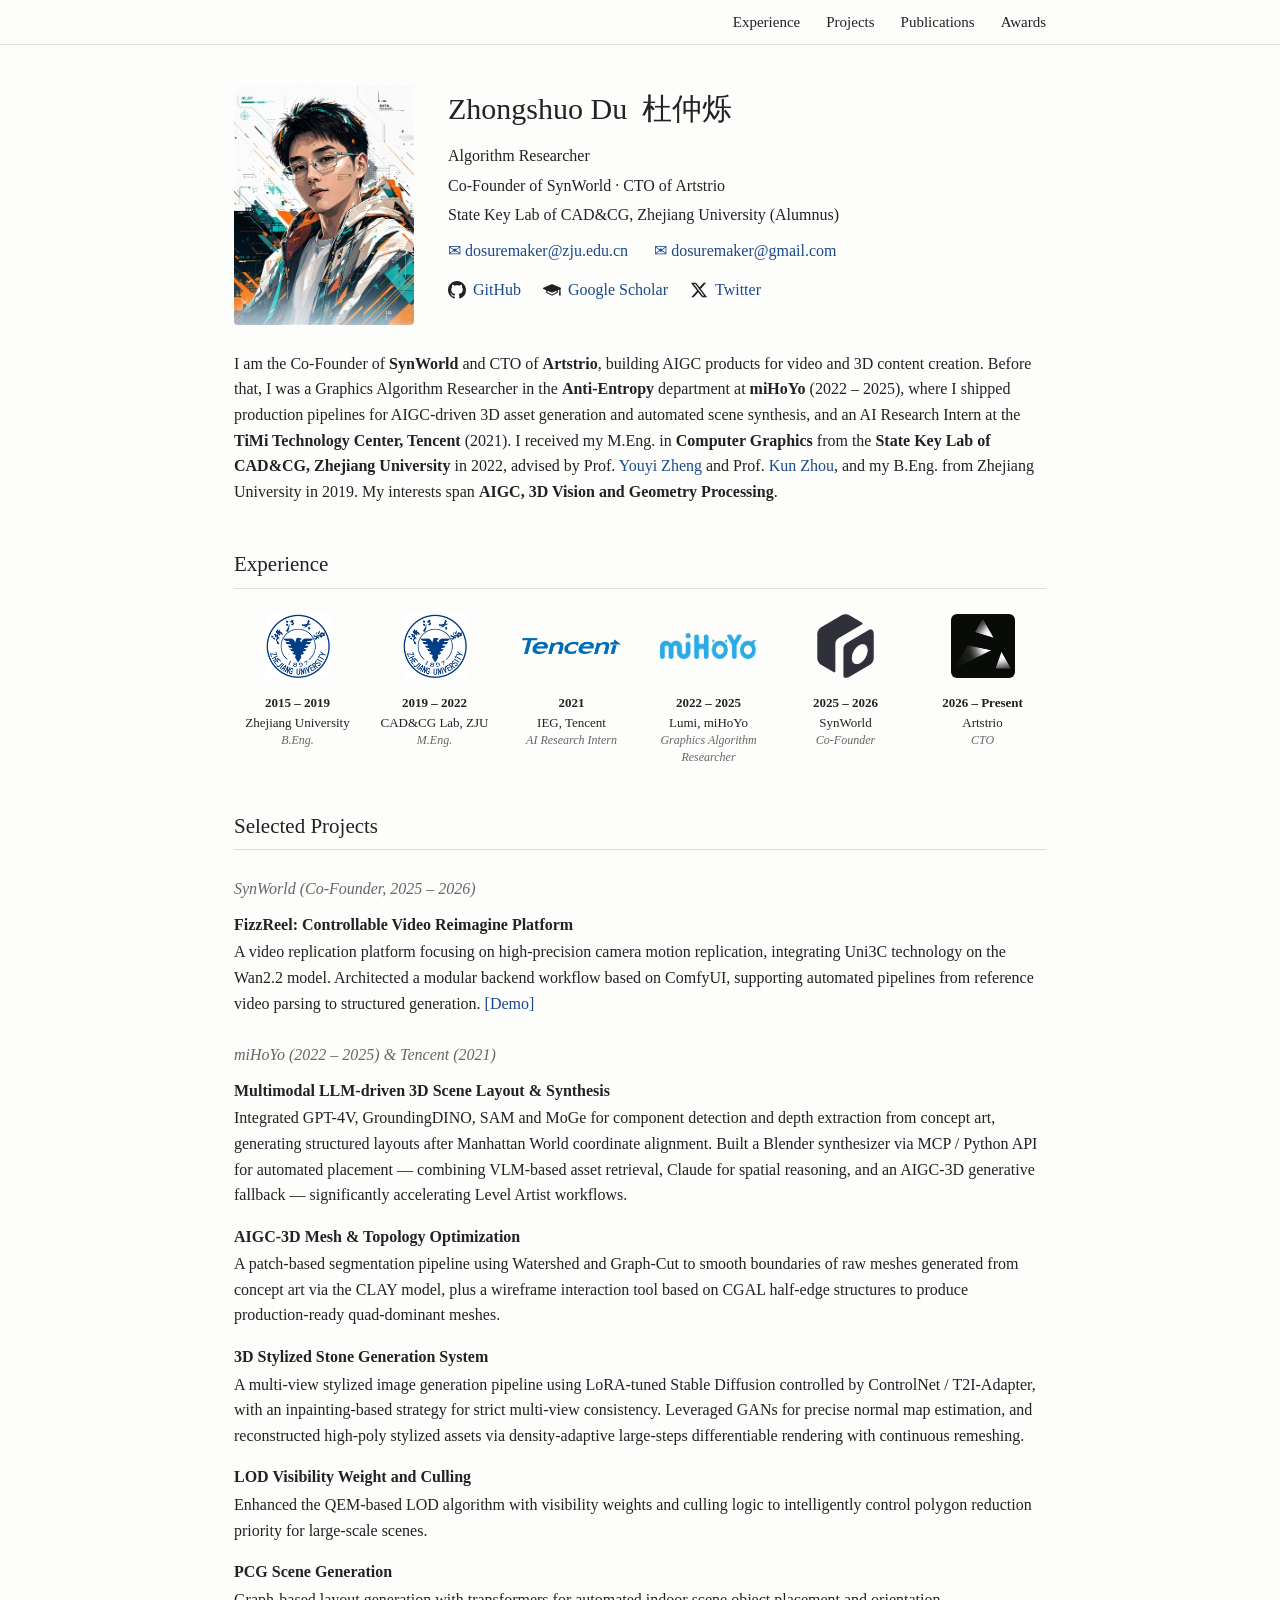
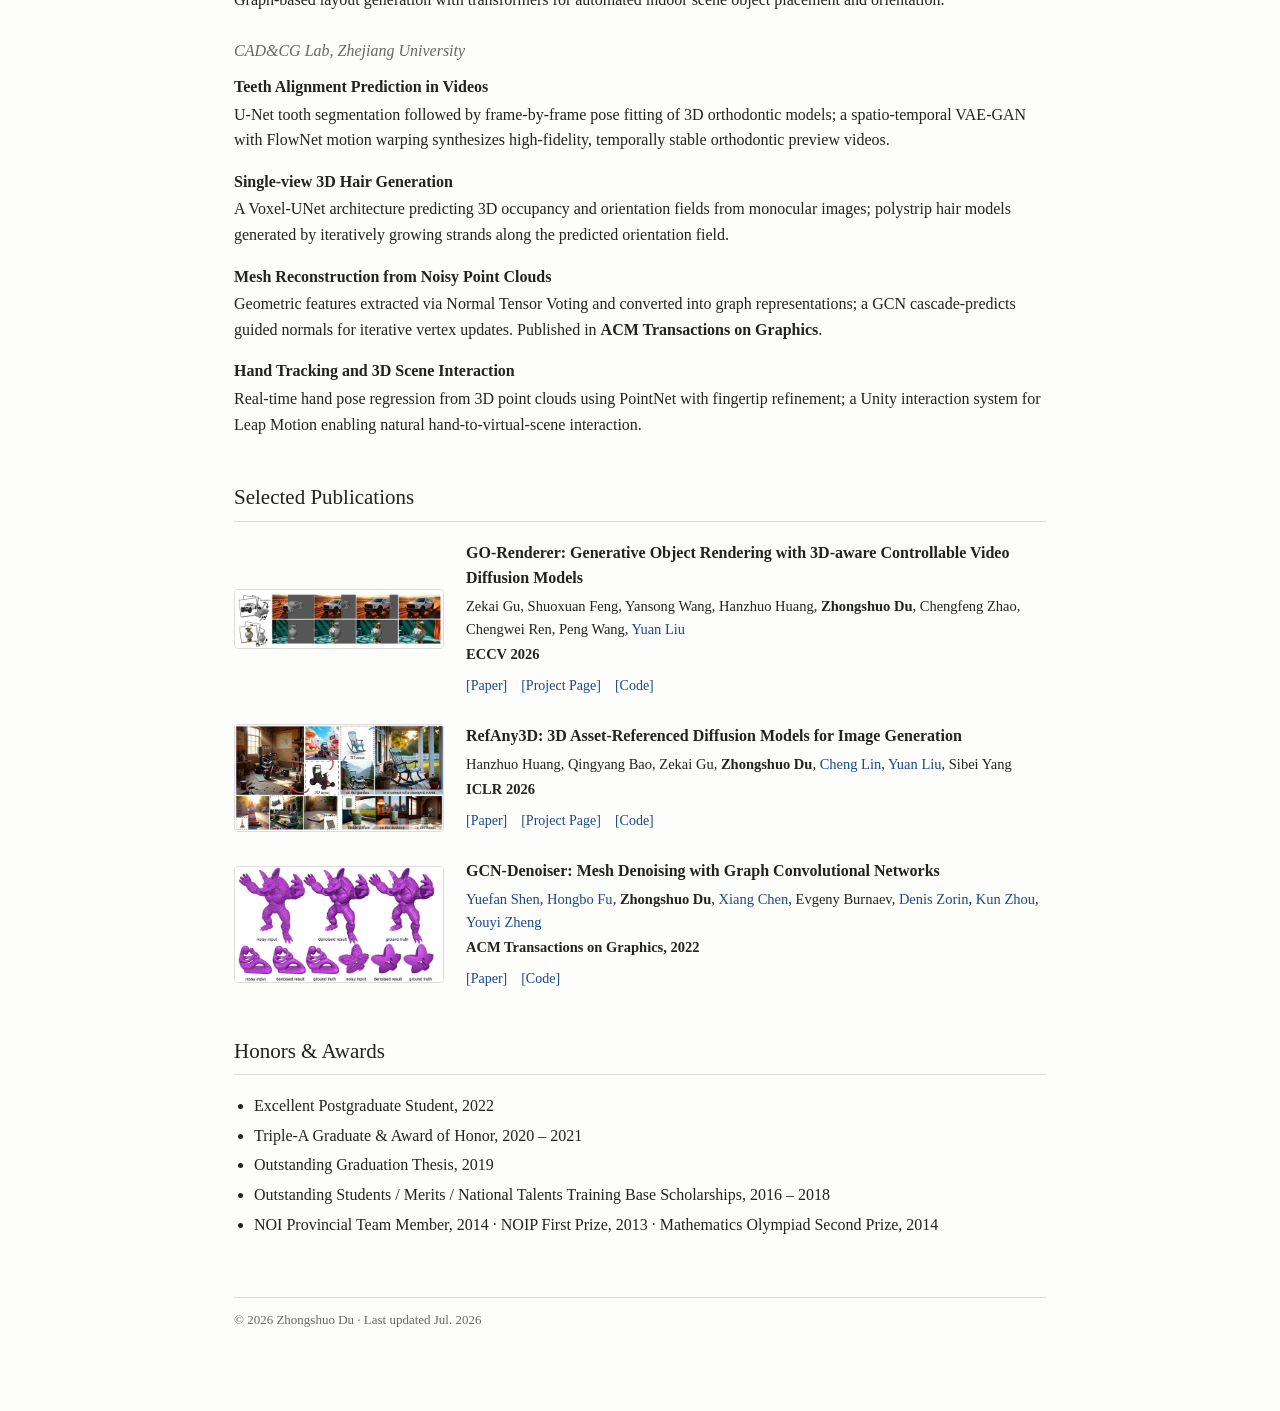
==== commit 57bce79d: "Adjust logo and portrait sizes; add Bing/Baidu verification placeholders" ====
--- a/index.html
+++ b/index.html
@@ -4,6 +4,10 @@
 <meta charset="utf-8">
 <meta name="viewport" content="width=device-width, initial-scale=1">
 <meta name="google-site-verification" content="GwJMKdCy1wCc8vEHRuQkdQIaa5DywmpoKS_e2dxCeqU">
+<!-- Bing Webmaster verification (replace YOUR_BING_CODE with actual code) -->
+<meta name="msvalidate.01" content="YOUR_BING_CODE">
+<!-- Baidu site verification (replace YOUR_BAIDU_CODE with actual code) -->
+<meta name="baidu-site-verification" content="YOUR_BAIDU_CODE">
 <title>Zhongshuo Du - Homepage</title>
 <meta name="description" content="Zhongshuo Du (杜仲烁) — Algorithm Researcher in AIGC, 3D Vision and Geometry Processing. Co-Founder of SynWorld, CTO of Artstrio, formerly miHoYo & Tencent. State Key Lab of CAD&CG, Zhejiang University.">
 <link rel="canonical" href="https://dosuremaker.github.io/">
--- a/css/main.css
+++ b/css/main.css
@@ -37,7 +37,7 @@
   /* Header */
   .header { display: flex; gap: 34px; align-items: flex-start; margin-bottom: 26px; }
   .header img.portrait {
-    width: 200px; height: auto;
+    width: 180px; height: auto;
     border-radius: 4px; flex-shrink: 0;
   }
   .header h1 { margin: 0 0 10px; font-size: 30px; font-weight: normal; }
@@ -106,8 +106,8 @@
   }
   /* min-width:0 lets items shrink below their longest word so all six stay on one row */
   .tl-item { flex: 1 1 0; min-width: 0; text-align: center; }
-  .tl-logo { height: 60px; display: flex; align-items: center; justify-content: center; margin-bottom: 12px; }
-  .tl-logo img { max-height: 54px; max-width: 100%; }
+  .tl-logo { height: 70px; display: flex; align-items: center; justify-content: center; margin-bottom: 12px; }
+  .tl-logo img { max-height: 64px; max-width: 100%; }
   /* Wide wordmarks read larger at equal height, so cap them tighter;
      the width cap keeps them from filling the column edge-to-edge */
   .tl-logo img.wide { max-height: 26px; max-width: 78%; }
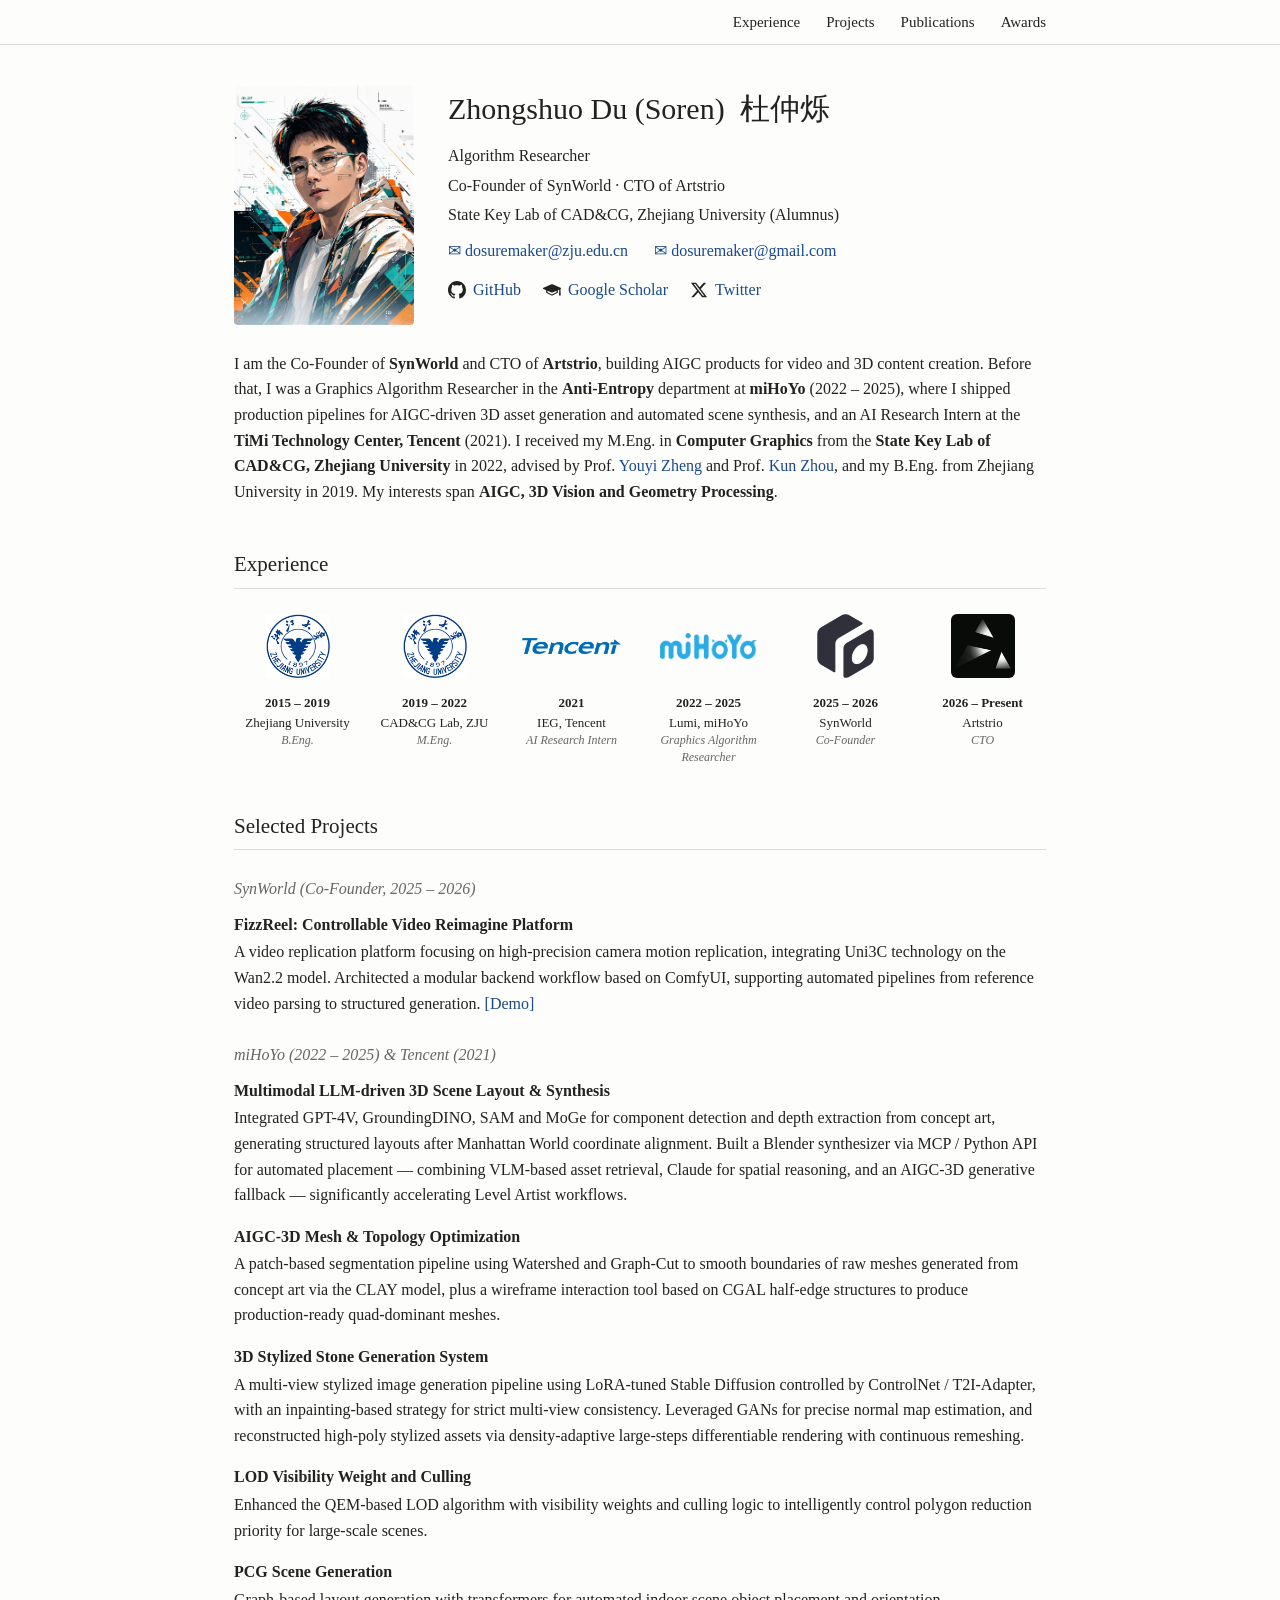
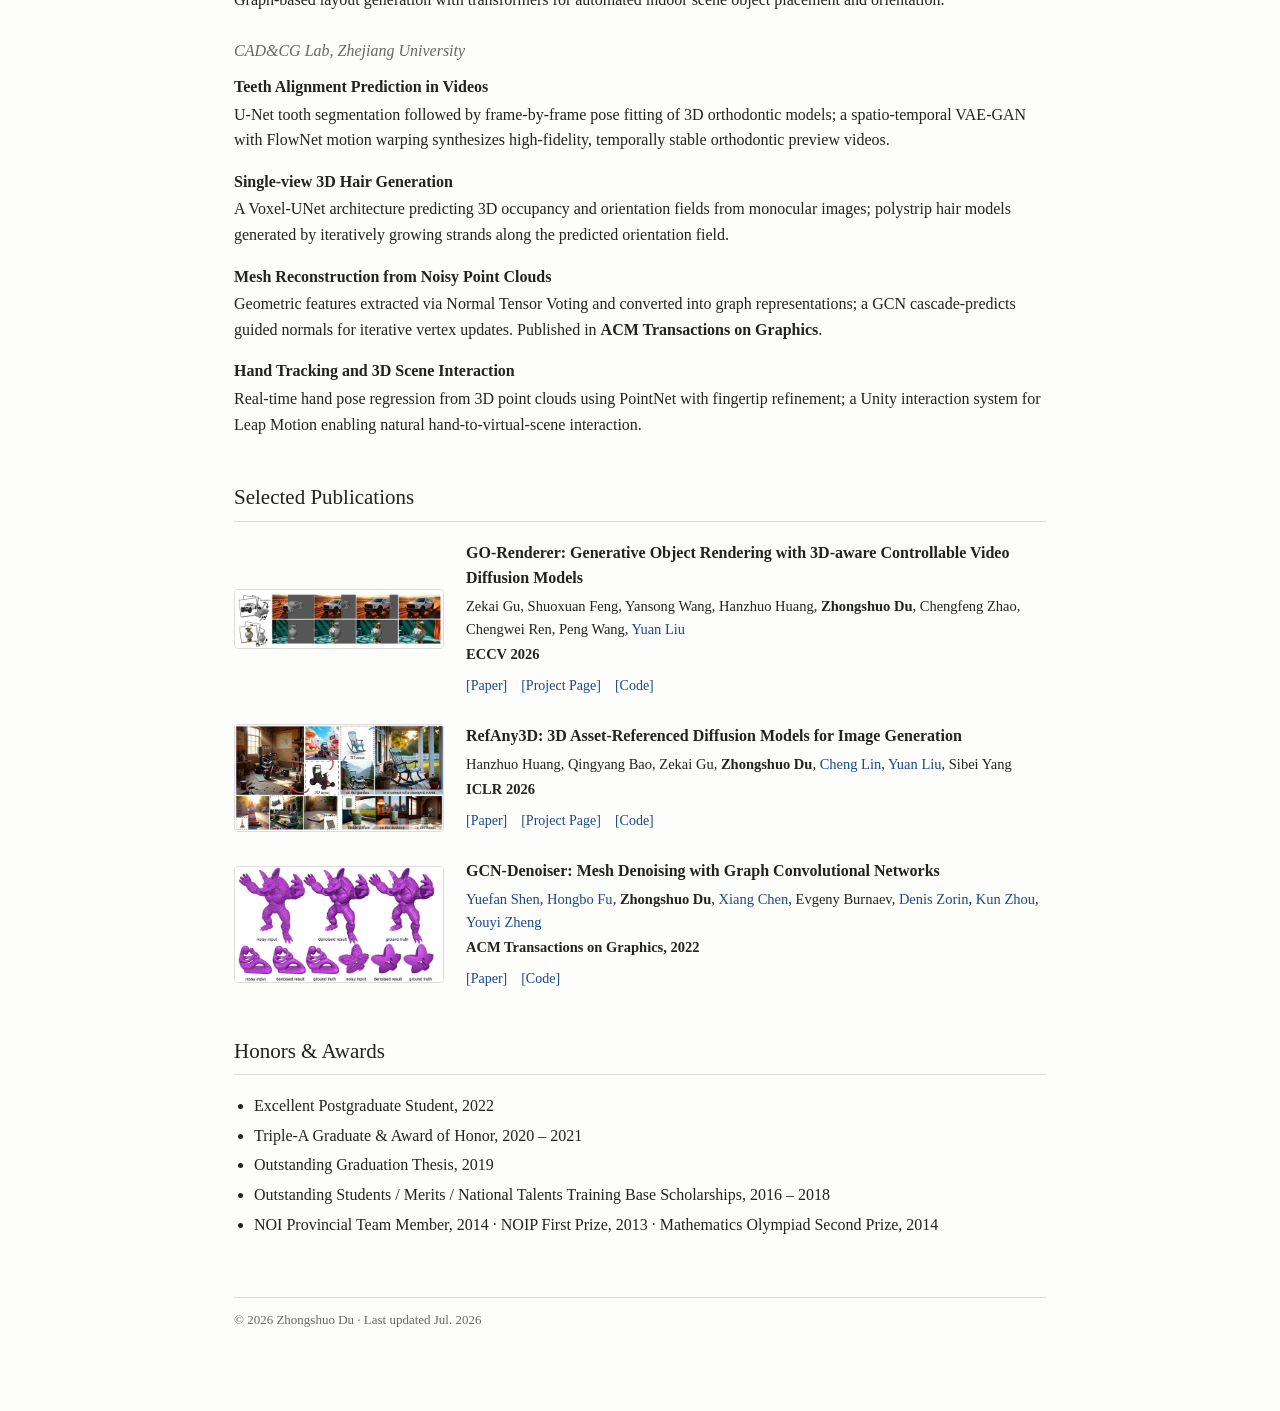
==== commit dfd0f52b: "Add English name Soren to display name and search metadata" ====
--- a/index.html
+++ b/index.html
@@ -8,12 +8,12 @@
 <meta name="msvalidate.01" content="YOUR_BING_CODE">
 <!-- Baidu site verification (replace YOUR_BAIDU_CODE with actual code) -->
 <meta name="baidu-site-verification" content="YOUR_BAIDU_CODE">
-<title>Zhongshuo Du - Homepage</title>
-<meta name="description" content="Zhongshuo Du (杜仲烁) — Algorithm Researcher in AIGC, 3D Vision and Geometry Processing. Co-Founder of SynWorld, CTO of Artstrio, formerly miHoYo & Tencent. State Key Lab of CAD&CG, Zhejiang University.">
+<title>Zhongshuo Du (Soren) - Homepage</title>
+<meta name="description" content="Zhongshuo Du (Soren Du, 杜仲烁) — Algorithm Researcher in AIGC, 3D Vision and Geometry Processing. Co-Founder of SynWorld, CTO of Artstrio, formerly miHoYo & Tencent. State Key Lab of CAD&CG, Zhejiang University.">
 <link rel="canonical" href="https://dosuremaker.github.io/">
 <meta name="robots" content="index, follow">
 <meta property="og:type" content="profile">
-<meta property="og:title" content="Zhongshuo Du - Homepage">
+<meta property="og:title" content="Zhongshuo Du (Soren) - Homepage">
 <meta property="og:description" content="Algorithm Researcher in AIGC, 3D Vision and Geometry Processing. Co-Founder of SynWorld, CTO of Artstrio, formerly miHoYo & Tencent.">
 <meta property="og:url" content="https://dosuremaker.github.io/">
 <meta property="og:image" content="https://dosuremaker.github.io/source_files/suremaker.jpg">
@@ -22,7 +22,7 @@
   "@context": "https://schema.org",
   "@type": "Person",
   "name": "Zhongshuo Du",
-  "alternateName": "杜仲烁",
+  "alternateName": ["Soren Du", "Soren", "杜仲烁"],
   "url": "https://dosuremaker.github.io/",
   "image": "https://dosuremaker.github.io/source_files/suremaker.jpg",
   "jobTitle": "Algorithm Researcher",
@@ -51,7 +51,7 @@
   <div class="header">
     <img class="portrait" src="source_files/suremaker.jpg" alt="Zhongshuo Du">
     <div class="info">
-      <h1>Zhongshuo Du &nbsp;杜仲烁</h1>
+      <h1>Zhongshuo Du (Soren) &nbsp;杜仲烁</h1>
       <p>Algorithm Researcher</p>
       <p>Co-Founder of SynWorld &middot; CTO of Artstrio</p>
       <p>State Key Lab of CAD&amp;CG, Zhejiang University (Alumnus)</p>
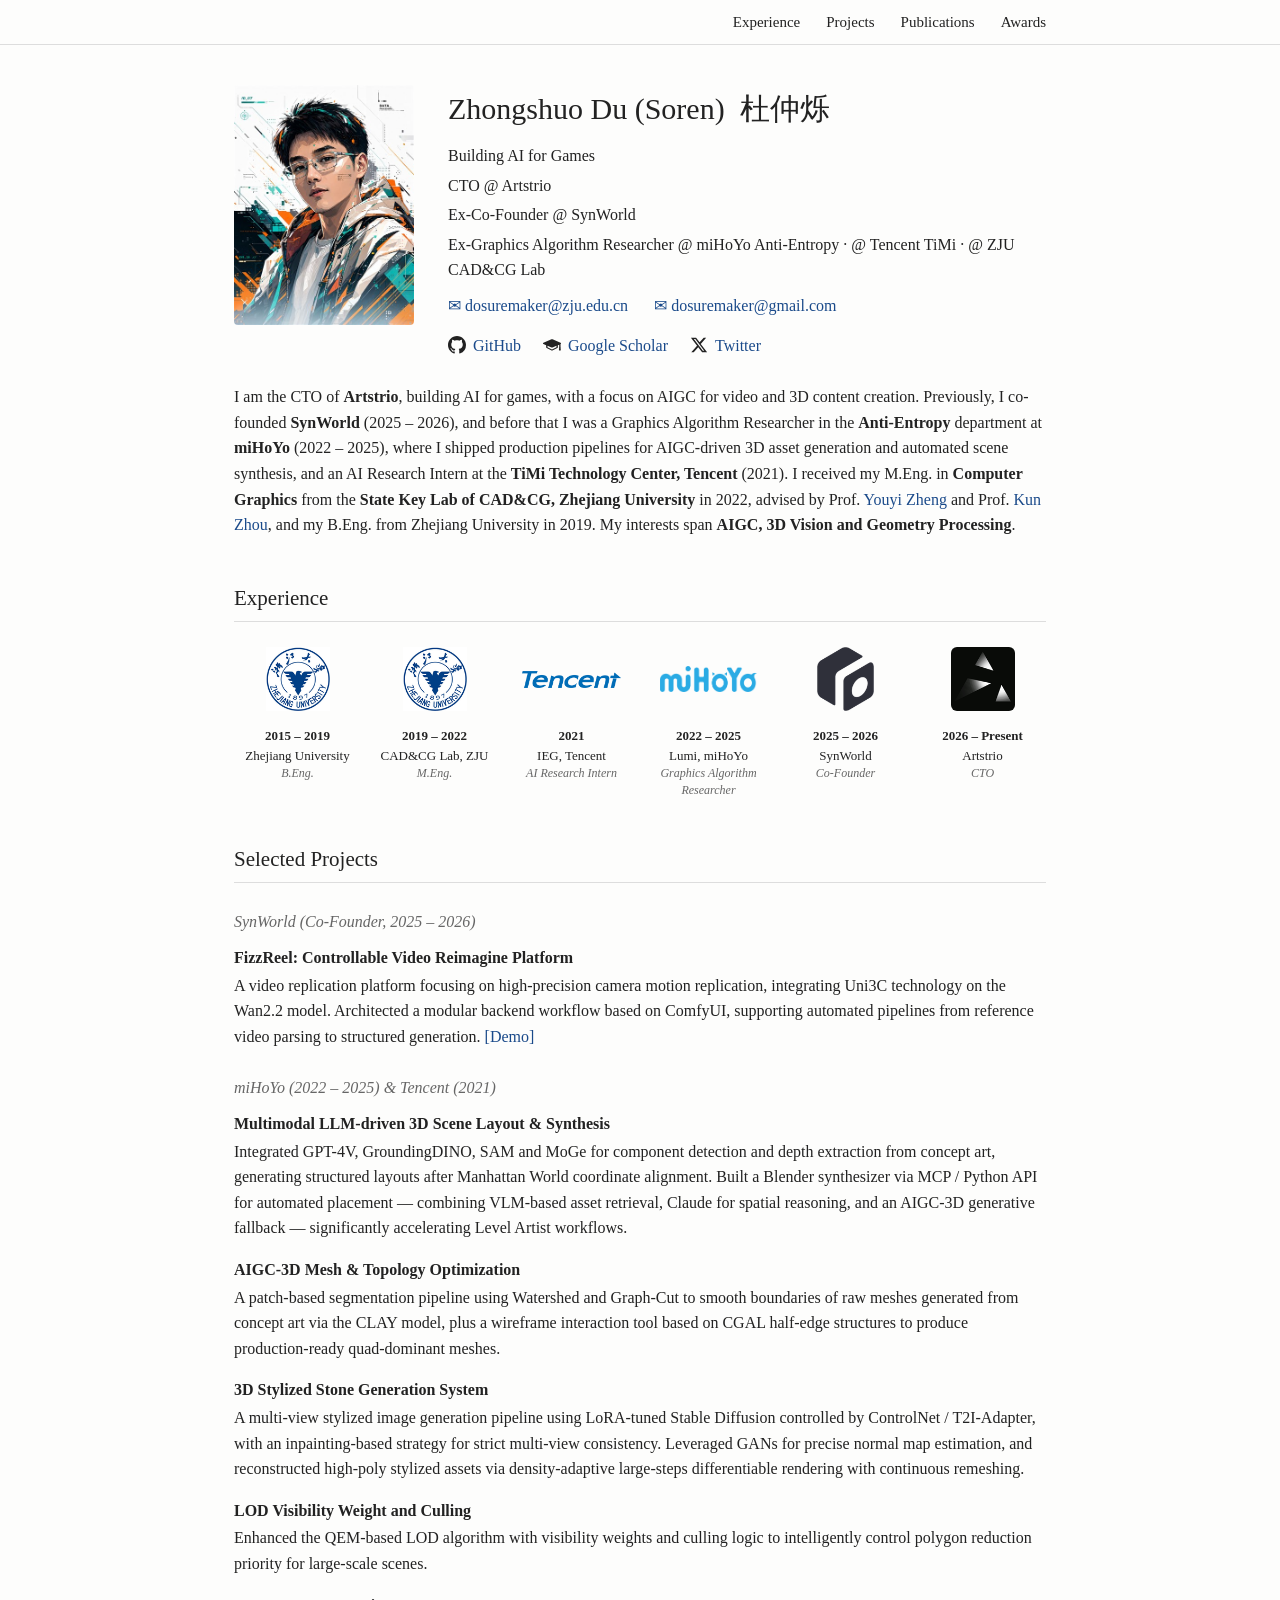
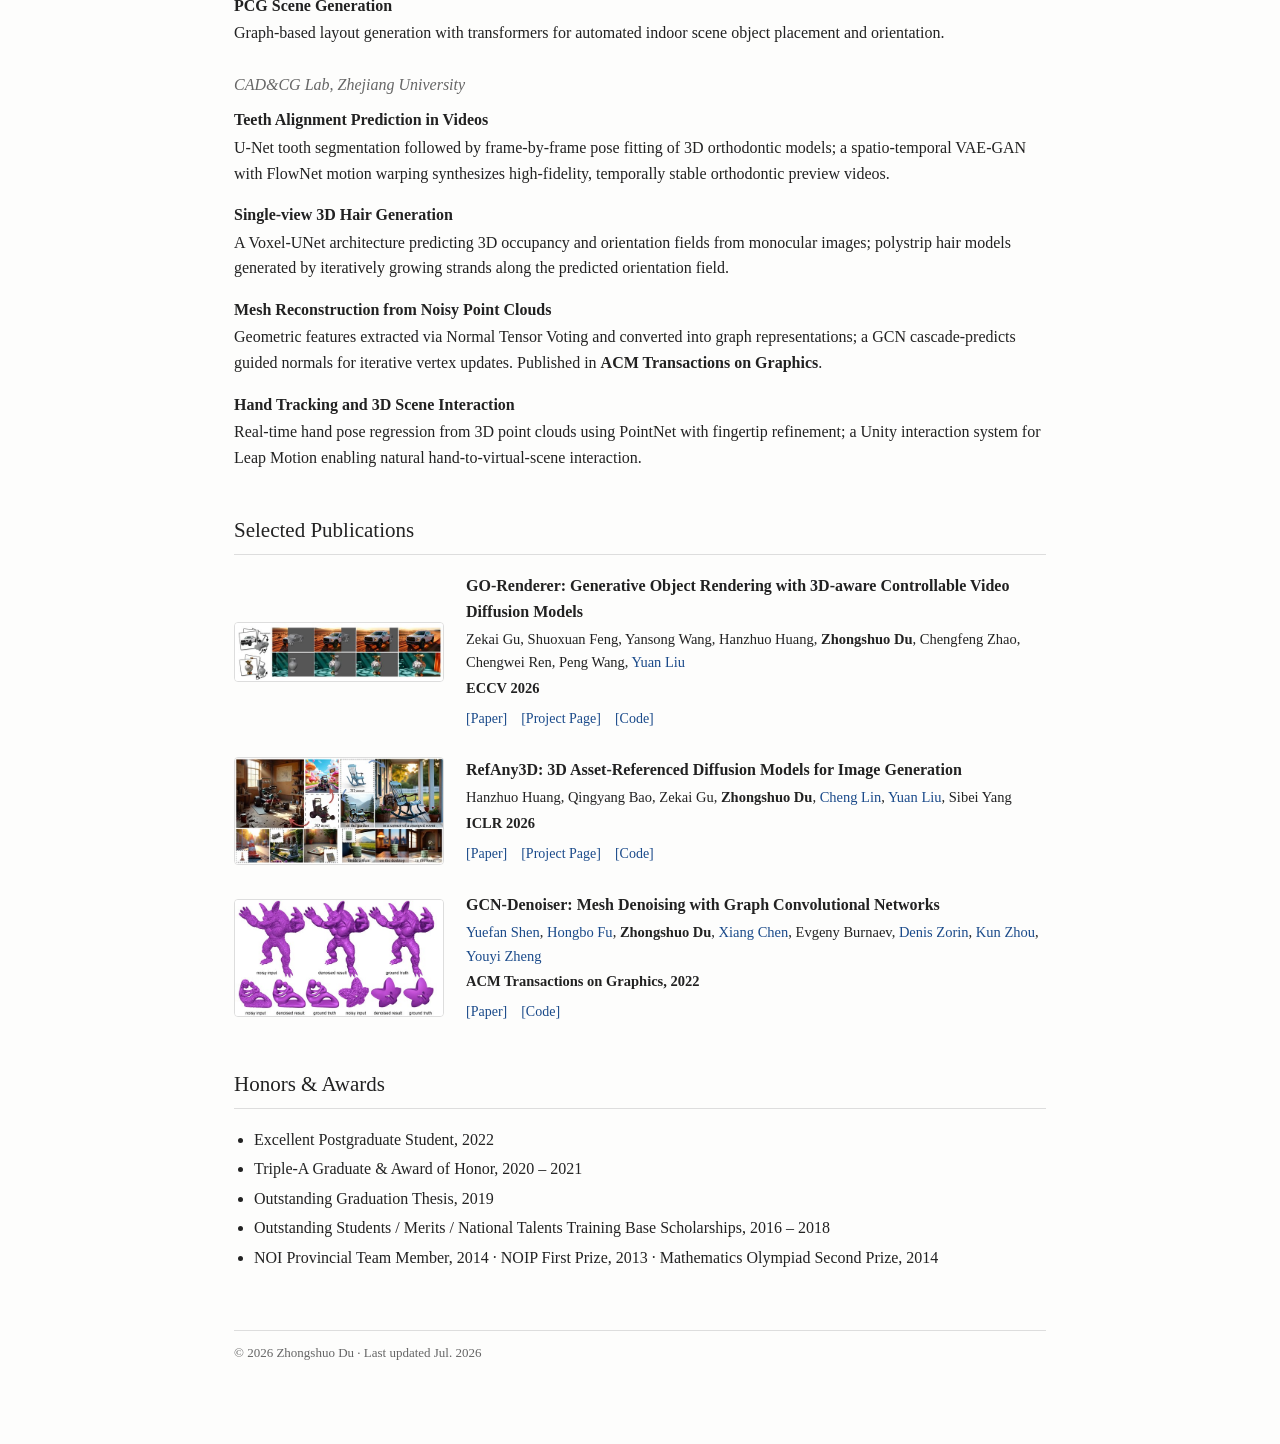
==== commit a52af836: "Update headline to Building AI for Games; mark past roles as ex-" ====
--- a/index.html
+++ b/index.html
@@ -9,12 +9,12 @@
 <!-- Baidu site verification (replace YOUR_BAIDU_CODE with actual code) -->
 <meta name="baidu-site-verification" content="YOUR_BAIDU_CODE">
 <title>Zhongshuo Du (Soren) - Homepage</title>
-<meta name="description" content="Zhongshuo Du (Soren Du, 杜仲烁) — Algorithm Researcher in AIGC, 3D Vision and Geometry Processing. Co-Founder of SynWorld, CTO of Artstrio, formerly miHoYo & Tencent. State Key Lab of CAD&CG, Zhejiang University.">
+<meta name="description" content="Zhongshuo Du (Soren Du, 杜仲烁) — Building AI for Games. CTO of Artstrio, ex-Co-Founder of SynWorld, ex-Graphics Algorithm Researcher at miHoYo Anti-Entropy, Tencent TiMi and ZJU CAD&CG Lab.">
 <link rel="canonical" href="https://dosuremaker.github.io/">
 <meta name="robots" content="index, follow">
 <meta property="og:type" content="profile">
 <meta property="og:title" content="Zhongshuo Du (Soren) - Homepage">
-<meta property="og:description" content="Algorithm Researcher in AIGC, 3D Vision and Geometry Processing. Co-Founder of SynWorld, CTO of Artstrio, formerly miHoYo & Tencent.">
+<meta property="og:description" content="Building AI for Games. CTO of Artstrio, ex-Co-Founder of SynWorld, ex-Graphics Algorithm Researcher at miHoYo Anti-Entropy, Tencent TiMi and ZJU CAD&CG Lab.">
 <meta property="og:url" content="https://dosuremaker.github.io/">
 <meta property="og:image" content="https://dosuremaker.github.io/source_files/suremaker.jpg">
 <script type="application/ld+json">
@@ -25,7 +25,7 @@
   "alternateName": ["Soren Du", "Soren", "杜仲烁"],
   "url": "https://dosuremaker.github.io/",
   "image": "https://dosuremaker.github.io/source_files/suremaker.jpg",
-  "jobTitle": "Algorithm Researcher",
+  "jobTitle": "CTO, Artstrio",
   "alumniOf": "Zhejiang University",
   "sameAs": [
     "https://github.com/dosuremaker",
@@ -52,9 +52,10 @@
     <img class="portrait" src="source_files/suremaker.jpg" alt="Zhongshuo Du">
     <div class="info">
       <h1>Zhongshuo Du (Soren) &nbsp;杜仲烁</h1>
-      <p>Algorithm Researcher</p>
-      <p>Co-Founder of SynWorld &middot; CTO of Artstrio</p>
-      <p>State Key Lab of CAD&amp;CG, Zhejiang University (Alumnus)</p>
+      <p>Building AI for Games</p>
+      <p>CTO @ Artstrio</p>
+      <p>Ex-Co-Founder @ SynWorld</p>
+      <p>Ex-Graphics Algorithm Researcher @ miHoYo Anti-Entropy &middot; @ Tencent TiMi &middot; @ ZJU CAD&amp;CG Lab</p>
       <p class="email">
         <a href="mailto:dosuremaker@zju.edu.cn">&#9993; dosuremaker@zju.edu.cn</a>
         <a href="mailto:dosuremaker@gmail.com">&#9993; dosuremaker@gmail.com</a>
@@ -77,8 +78,8 @@
   </div>
 
   <p class="bio">
-    I am the Co-Founder of <b>SynWorld</b> and CTO of <b>Artstrio</b>, building AIGC products
-    for video and 3D content creation. Before that, I was a Graphics Algorithm Researcher in the
+    I am the CTO of <b>Artstrio</b>, building AI for games, with a focus on AIGC for video and
+    3D content creation. Previously, I co-founded <b>SynWorld</b> (2025 – 2026), and before that I was a Graphics Algorithm Researcher in the
     <b>Anti-Entropy</b> department at <b>miHoYo</b> (2022 – 2025), where I shipped production
     pipelines for AIGC-driven 3D asset generation and automated scene synthesis, and an AI Research
     Intern at the <b>TiMi Technology Center, Tencent</b> (2021).
